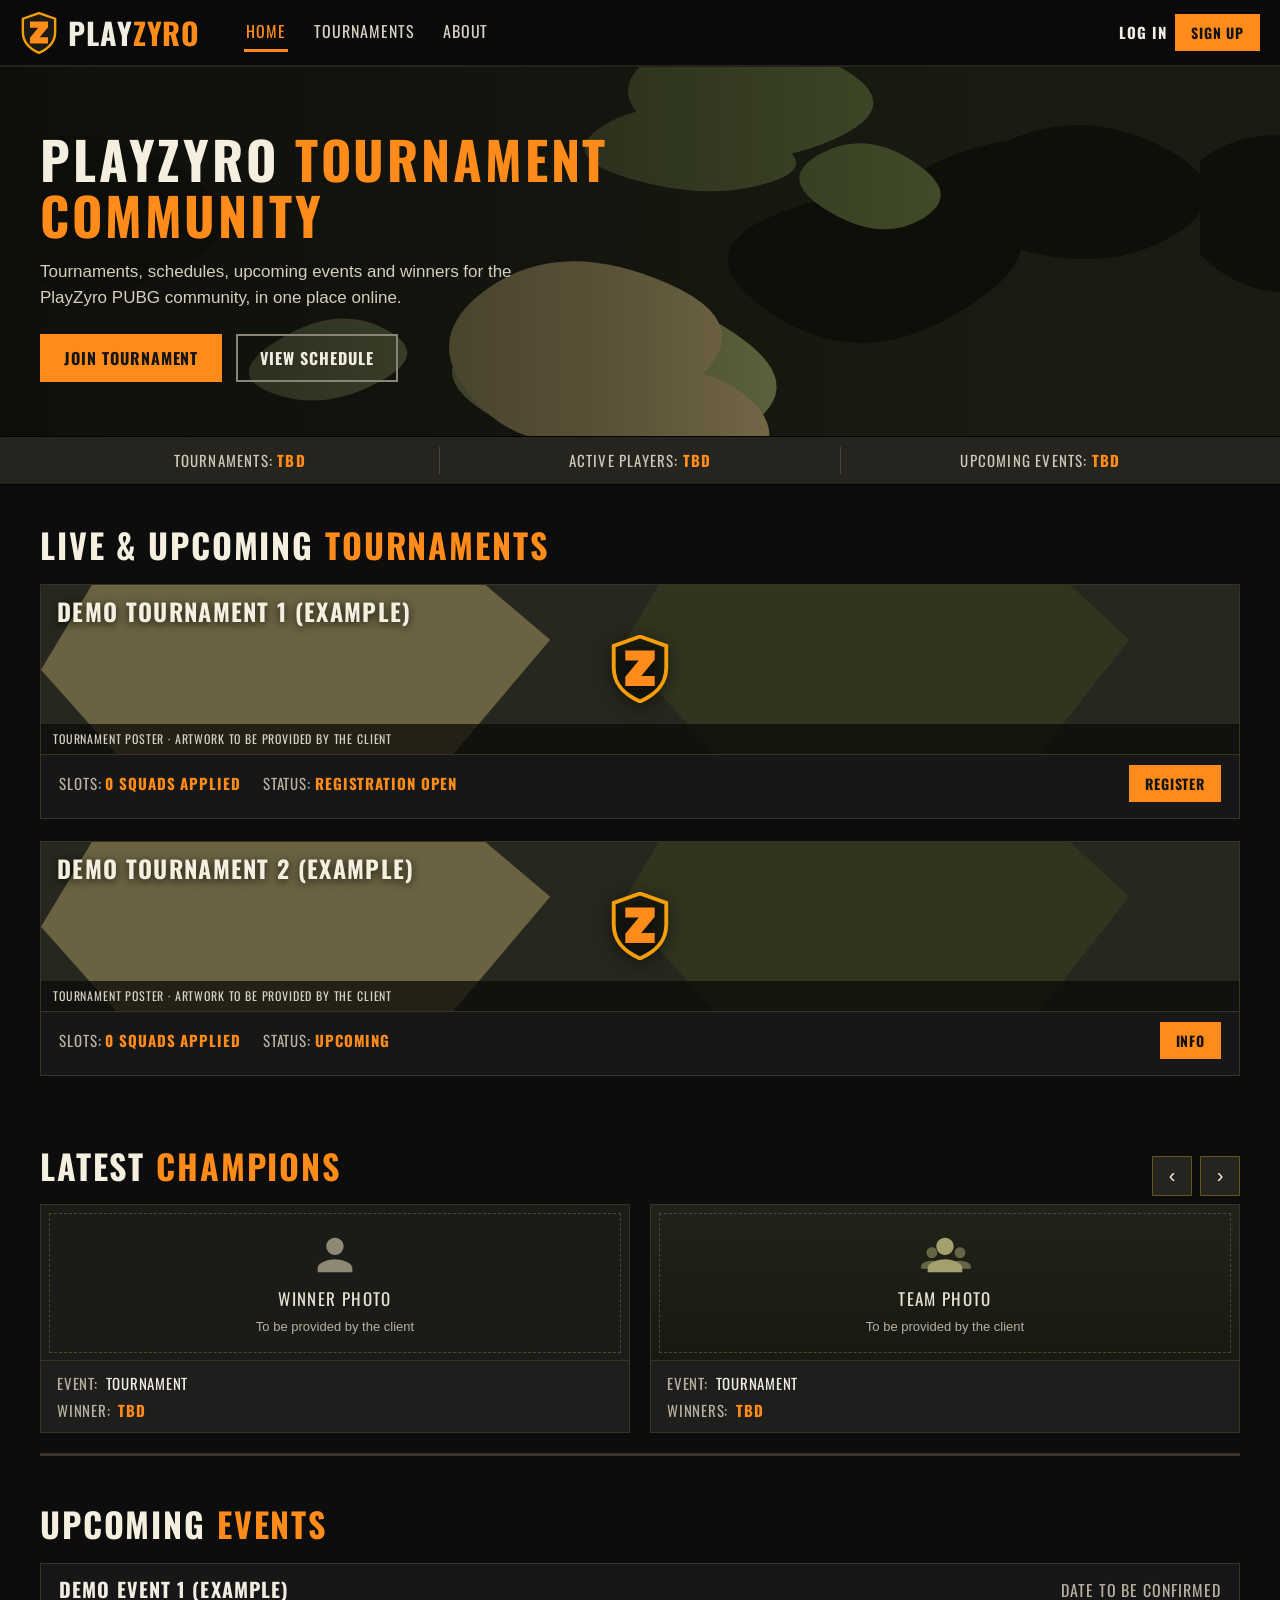
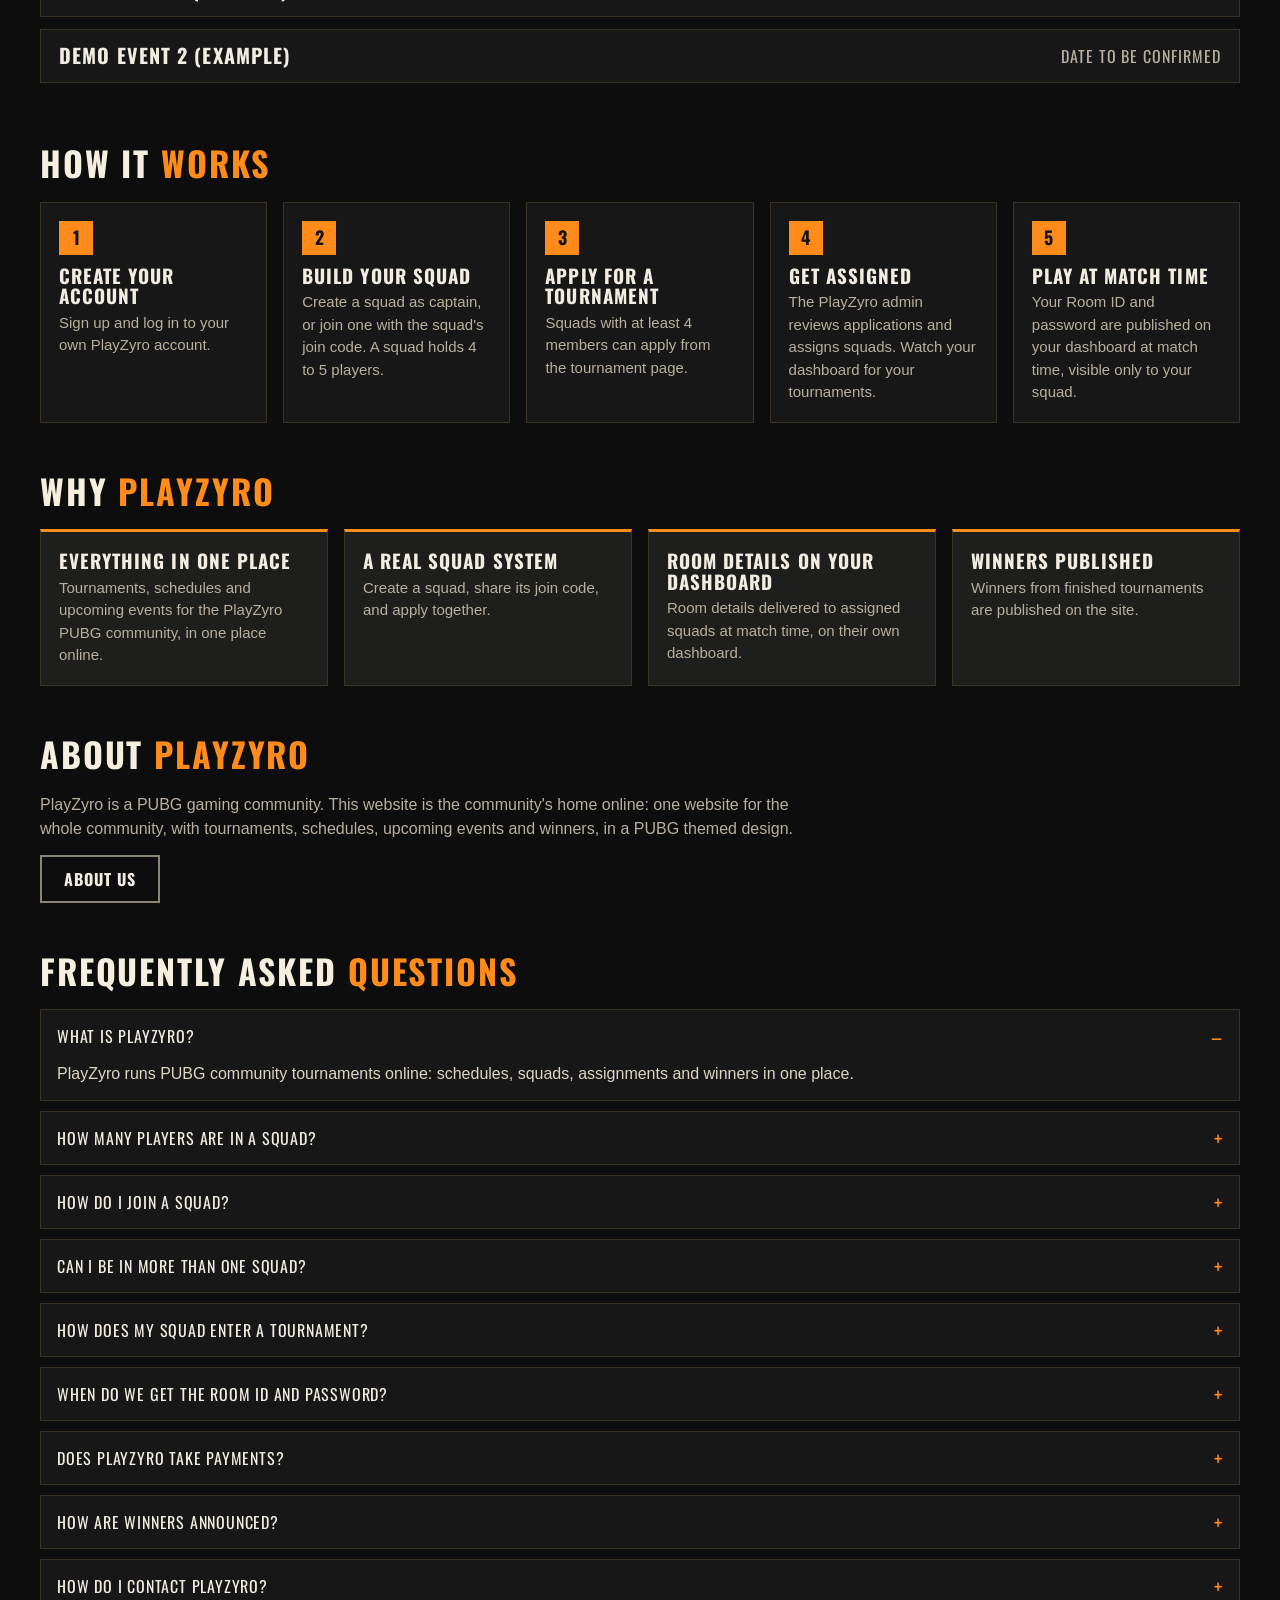
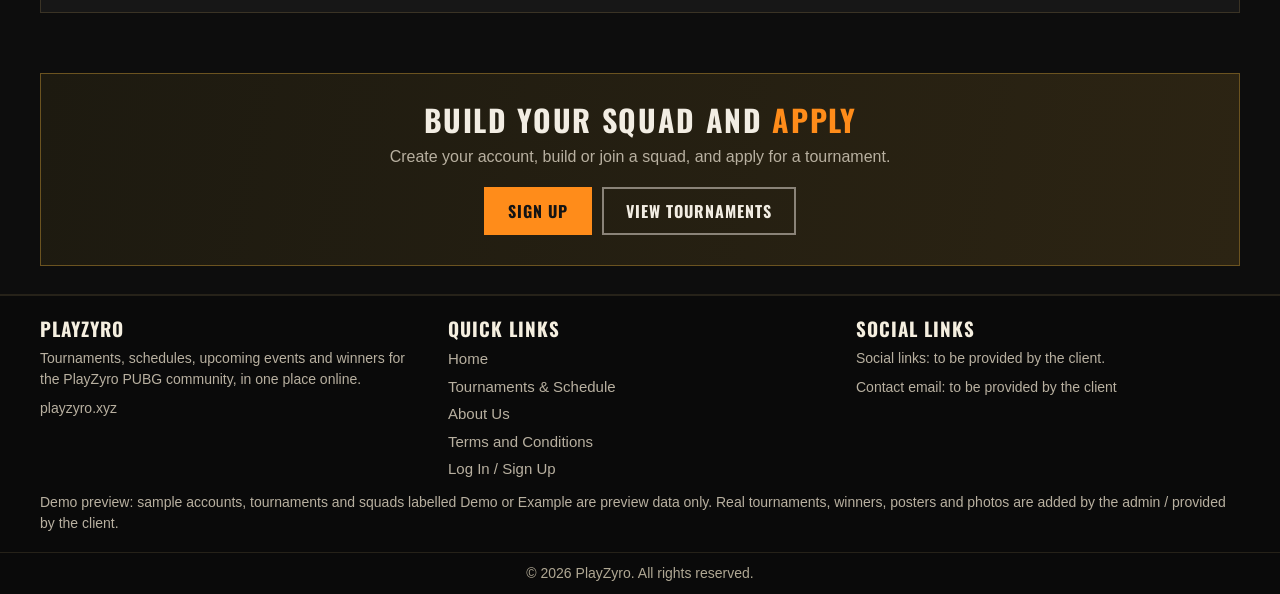
==== index.html @ 4195400c "V1 fix round (panel order, Chat 2 re-check on 20g): defined flat camo hero artwork charcoal+olive (V" ====
<!DOCTYPE html>
<html lang="en">
<head>
<meta charset="UTF-8">
<meta name="viewport" content="width=device-width, initial-scale=1.0">
<title>Home - PlayZyro</title>
<link rel="icon" href="data:image/svg+xml,%3Csvg xmlns='http://www.w3.org/2000/svg' viewBox='0 0 40 44'%3E%3Cpath d='M20 1 L37 7 V21 C37 33 29 39 20 43 C11 39 3 33 3 21 V7 Z' fill='%23111' stroke='%23f59e0b' stroke-width='3'/%3E%3Cpath d='M10.5 10 H29.5 V16 L20.8 26.5 H29.5 V33 H10.5 V27 L19.2 16.5 H10.5 Z' fill='%23ff8c1a'/%3E%3C/svg%3E">
<link rel="preconnect" href="https://fonts.googleapis.com"><link href="https://fonts.googleapis.com/css2?family=Oswald:wght@500;600;700&display=swap" rel="stylesheet">
<link rel="stylesheet" href="assets/css/style.css?v=2026-11-20h">
<script>window.PZ_VARIANT='v1';</script>
<script src="assets/js/app.js?v=2026-11-20h"></script>
</head>
<body>
<header class="site-head"><div class="head-in">
<a class="logo" href="index.html" aria-label="PlayZyro home">
<svg width="38" height="42" viewBox="0 0 40 44" role="img" aria-label="PlayZyro shield logo"><path d="M20 1 L37 7 V21 C37 33 29 39 20 43 C11 39 3 33 3 21 V7 Z" fill="#1c1a14" stroke="#f59e0b" stroke-width="2.5"/><path d="M10.5 10 H29.5 V16 L20.8 26.5 H29.5 V33 H10.5 V27 L19.2 16.5 H10.5 Z" fill="#ff8c1a"/></svg>
<span class="word">PLAY<b>ZYRO</b></span></a>
<button class="burger" id="burger" aria-label="Menu">&#9776;</button>
<nav class="main-nav" id="mainnav">
<a href="index.html" class="active">Home</a>
<a href="tournaments.html">Tournaments</a>
<a href="about.html">About</a>
<a href="dashboard.html" data-nav-dash>Dashboard</a>
<a href="admin.html" data-nav-admin>Admin Panel</a>
</nav>
<div class="head-actions">
<span class="user-chip" data-user-chip></span>
<span data-auth-btns><a class="login-link" href="auth.html">Log In</a> <a class="btn small" href="auth.html#signup">Sign Up</a></span>
</div></div></header>

<section class="hero"><div class="hero-in">
<h1>PlayZyro <span>Tournament Community</span></h1>
<p>Tournaments, schedules, upcoming events and winners for the PlayZyro PUBG community, in one place online.</p>
<div class="hero-btns"><a class="btn" href="auth.html">Join Tournament</a><a class="btn ghost" href="tournaments.html">View Schedule</a></div>
</div></section>
<div class="stats-strip"><div class="stats-in">
<div>Tournaments: <b>TBD</b></div><div>Active Players: <b>TBD</b></div><div>Upcoming Events: <b>TBD</b></div>
</div></div>
<main class="wrap">
<section class="block"><h2 class="sec-title">Live &amp; Upcoming <span>Tournaments</span></h2>
<div id="home-tournaments"></div>
</section>
<section class="block"><div class="slider-head"><h2 class="sec-title">Latest <span>Champions</span></h2>
<div class="slider-btns"><button id="ch-prev" aria-label="Previous champions">&#8249;</button><button id="ch-next" aria-label="Next champions">&#8250;</button></div></div>
<div class="slider" id="champ-slider">
<div class="champ-card"><div class="photo-frame"><svg class="pf-icon" viewBox="0 0 24 24" fill="currentColor" aria-hidden="true"><path d="M12 12c2.21 0 4-1.79 4-4s-1.79-4-4-4-4 1.79-4 4 1.79 4 4 4zm0 2c-2.67 0-8 1.34-8 4v2h16v-2c0-2.66-5.33-4-8-4z"/></svg><span class="pf-lab">Winner Photo</span><span class="pf-sub">To be provided by the client</span></div><div class="cmeta"><span class="cm-row"><span class="cm-lab">Event:</span><span class="cm-val plain">Tournament</span></span><span class="cm-row"><span class="cm-lab">Winner:</span><span class="cm-val">TBD</span></span></div></div>
<div class="champ-card"><div class="team-frame"><svg class="pf-icon" viewBox="0 0 24 24" fill="currentColor" aria-hidden="true"><path transform="translate(-1.5 6) scale(.62)" opacity=".55" d="M12 12c2.21 0 4-1.79 4-4s-1.79-4-4-4-4 1.79-4 4 1.79 4 4 4zm0 2c-2.67 0-8 1.34-8 4v2h16v-2c0-2.66-5.33-4-8-4z"/><path transform="translate(11.5 6) scale(.62)" opacity=".55" d="M12 12c2.21 0 4-1.79 4-4s-1.79-4-4-4-4 1.79-4 4 1.79 4 4 4zm0 2c-2.67 0-8 1.34-8 4v2h16v-2c0-2.66-5.33-4-8-4z"/><path d="M12 12c2.21 0 4-1.79 4-4s-1.79-4-4-4-4 1.79-4 4 1.79 4 4 4zm0 2c-2.67 0-8 1.34-8 4v2h16v-2c0-2.66-5.33-4-8-4z"/></svg><span class="pf-lab">Team Photo</span><span class="pf-sub">To be provided by the client</span></div><div class="cmeta"><span class="cm-row"><span class="cm-lab">Event:</span><span class="cm-val plain">Tournament</span></span><span class="cm-row"><span class="cm-lab">Winners:</span><span class="cm-val">TBD</span></span></div></div>
<div class="champ-card"><div class="photo-frame"><svg class="pf-icon" viewBox="0 0 24 24" fill="currentColor" aria-hidden="true"><path d="M12 12c2.21 0 4-1.79 4-4s-1.79-4-4-4-4 1.79-4 4 1.79 4 4 4zm0 2c-2.67 0-8 1.34-8 4v2h16v-2c0-2.66-5.33-4-8-4z"/></svg><span class="pf-lab">Winner Photo</span><span class="pf-sub">To be provided by the client</span></div><div class="cmeta"><span class="cm-row"><span class="cm-lab">Event:</span><span class="cm-val plain">Tournament</span></span><span class="cm-row"><span class="cm-lab">Winner:</span><span class="cm-val">TBD</span></span></div></div>
<div class="champ-card"><div class="team-frame"><svg class="pf-icon" viewBox="0 0 24 24" fill="currentColor" aria-hidden="true"><path transform="translate(-1.5 6) scale(.62)" opacity=".55" d="M12 12c2.21 0 4-1.79 4-4s-1.79-4-4-4-4 1.79-4 4 1.79 4 4 4zm0 2c-2.67 0-8 1.34-8 4v2h16v-2c0-2.66-5.33-4-8-4z"/><path transform="translate(11.5 6) scale(.62)" opacity=".55" d="M12 12c2.21 0 4-1.79 4-4s-1.79-4-4-4-4 1.79-4 4 1.79 4 4 4zm0 2c-2.67 0-8 1.34-8 4v2h16v-2c0-2.66-5.33-4-8-4z"/><path d="M12 12c2.21 0 4-1.79 4-4s-1.79-4-4-4-4 1.79-4 4 1.79 4 4 4zm0 2c-2.67 0-8 1.34-8 4v2h16v-2c0-2.66-5.33-4-8-4z"/></svg><span class="pf-lab">Team Photo</span><span class="pf-sub">To be provided by the client</span></div><div class="cmeta"><span class="cm-row"><span class="cm-lab">Event:</span><span class="cm-val plain">Tournament</span></span><span class="cm-row"><span class="cm-lab">Winners:</span><span class="cm-val">TBD</span></span></div></div>
</div></section>
<section class="block"><h2 class="sec-title">Upcoming <span>Events</span></h2><div id="home-events"></div></section>
<section class="block"><h2 class="sec-title">How It <span>Works</span></h2>
<div class="steps">
<div class="step"><span class="num">1</span><h3>Create Your Account</h3><p>Sign up and log in to your own PlayZyro account.</p></div>
<div class="step"><span class="num">2</span><h3>Build Your Squad</h3><p>Create a squad as captain, or join one with the squad's join code. A squad holds 4 to 5 players.</p></div>
<div class="step"><span class="num">3</span><h3>Apply for a Tournament</h3><p>Squads with at least 4 members can apply from the tournament page.</p></div>
<div class="step"><span class="num">4</span><h3>Get Assigned</h3><p>The PlayZyro admin reviews applications and assigns squads. Watch your dashboard for your tournaments.</p></div>
<div class="step"><span class="num">5</span><h3>Play at Match Time</h3><p>Your Room ID and password are published on your dashboard at match time, visible only to your squad.</p></div>
</div></section>
<section class="block"><h2 class="sec-title">Why <span>PlayZyro</span></h2>
<div class="why-grid">
<div class="why-card"><h3>Everything in One Place</h3><p>Tournaments, schedules and upcoming events for the PlayZyro PUBG community, in one place online.</p></div>
<div class="why-card"><h3>A Real Squad System</h3><p>Create a squad, share its join code, and apply together.</p></div>
<div class="why-card"><h3>Room Details on Your Dashboard</h3><p>Room details delivered to assigned squads at match time, on their own dashboard.</p></div>
<div class="why-card"><h3>Winners Published</h3><p>Winners from finished tournaments are published on the site.</p></div>
</div></section>
<section class="block"><h2 class="sec-title">About <span>PlayZyro</span></h2>
<p style="color:var(--muted);max-width:760px">PlayZyro is a PUBG gaming community. This website is the community's home online: one website for the whole community, with tournaments, schedules, upcoming events and winners, in a PUBG themed design.</p>
<p style="margin-top:14px"><a class="btn ghost" href="about.html">About Us</a></p></section>
<section class="block"><h2 class="sec-title">Frequently Asked <span>Questions</span></h2>
<div class="faq-item"><button class="faq-q" type="button">What is PlayZyro?<span class="faq-sign" aria-hidden="true"></span></button><div class="faq-a">PlayZyro runs PUBG community tournaments online: schedules, squads, assignments and winners in one place.</div></div>
<div class="faq-item"><button class="faq-q" type="button">How many players are in a squad?<span class="faq-sign" aria-hidden="true"></span></button><div class="faq-a">A squad holds 4 to 5 players. The captain creates the squad and shares its join code.</div></div>
<div class="faq-item"><button class="faq-q" type="button">How do I join a squad?<span class="faq-sign" aria-hidden="true"></span></button><div class="faq-a">Ask the captain for the squad's join code, then use Join a Squad while logged in.</div></div>
<div class="faq-item"><button class="faq-q" type="button">Can I be in more than one squad?<span class="faq-sign" aria-hidden="true"></span></button><div class="faq-a">Each player has one active squad.</div></div>
<div class="faq-item"><button class="faq-q" type="button">How does my squad enter a tournament?<span class="faq-sign" aria-hidden="true"></span></button><div class="faq-a">A squad with at least 4 members applies from the tournament page. The admin assigns squads, and assigned squads see the tournament on their dashboard.</div></div>
<div class="faq-item"><button class="faq-q" type="button">When do we get the Room ID and password?<span class="faq-sign" aria-hidden="true"></span></button><div class="faq-a">The admin publishes them at match time. They appear on the dashboard of assigned squad members only.</div></div>
<div class="faq-item"><button class="faq-q" type="button">Does PlayZyro take payments?<span class="faq-sign" aria-hidden="true"></span></button><div class="faq-a">No. PlayZyro does not take payments, deposits or withdrawals on this site.</div></div>
<div class="faq-item"><button class="faq-q" type="button">How are winners announced?<span class="faq-sign" aria-hidden="true"></span></button><div class="faq-a">Winners from finished tournaments are published in the winners section on this site.</div></div>
<div class="faq-item"><button class="faq-q" type="button">How do I contact PlayZyro?<span class="faq-sign" aria-hidden="true"></span></button><div class="faq-a">Contact email: to be provided by the client.</div></div>
</section>
<section class="cta-band"><h2>Build Your Squad and <span style="color:var(--orange)">Apply</span></h2>
<p>Create your account, build or join a squad, and apply for a tournament.</p>
<a class="btn" href="auth.html#signup">Sign Up</a><a class="btn ghost" href="tournaments.html">View Tournaments</a></section>
</main>
<footer class="site"><div class="foot-in">
<div><h3>PlayZyro</h3><p>Tournaments, schedules, upcoming events and winners for the PlayZyro PUBG community, in one place online.</p><p style="margin-top:8px">playzyro.xyz</p></div>
<div><h3>Quick Links</h3><a href="index.html">Home</a><a href="tournaments.html">Tournaments &amp; Schedule</a><a href="about.html">About Us</a><a href="terms.html">Terms and Conditions</a><a href="auth.html">Log In / Sign Up</a></div>
<div><h3>Social Links</h3><p>Social links: to be provided by the client.</p><p style="margin-top:8px">Contact email: to be provided by the client</p></div>
</div>
<p class="demo-notice">Demo preview: sample accounts, tournaments and squads labelled Demo or Example are preview data only. Real tournaments, winners, posters and photos are added by the admin / provided by the client.</p>
<div class="foot-bottom">&copy; <span id="yr"></span> PlayZyro. All rights reserved.</div>
</footer>
<script>document.getElementById('yr').textContent=new Date().getFullYear();</script>
<script>
(function(){var u=window.PZ?PZ.session():null;
 document.querySelectorAll('[data-nav-dash]').forEach(function(e){e.style.display=u?'':'none';});
 document.querySelectorAll('[data-nav-admin]').forEach(function(e){e.style.display=(u&&u.role==='admin')?'':'none';});
 document.querySelectorAll('[data-auth-btns]').forEach(function(e){e.style.display=u?'none':'';});
 var b=document.getElementById('burger'),n=document.getElementById('mainnav');
 if(b&&n){
  var bd=document.createElement('div');bd.className='drawer-backdrop';document.body.appendChild(bd);
  var dh=document.createElement('div');dh.className='drawer-head';dh.innerHTML='<span class="drawer-title">Menu</span><button class="drawer-close" type="button" aria-label="Close menu">&times;</button>';n.insertBefore(dh,n.firstChild);
  var df=document.createElement('div');df.className='drawer-foot';
  df.innerHTML=u?'<span class="drawer-user">Signed in as <b>'+PZ.esc(u.username)+'</b></span><a class="btn ghost block" href="#" data-logout>Log Out</a>':'<a class="btn block" href="auth.html">Log In</a><a class="btn ghost block" href="auth.html#signup" style="margin-top:10px">Sign Up</a>';
  n.appendChild(df);
  var openD=function(){n.classList.add('open');bd.classList.add('show');};
  var closeD=function(){n.classList.remove('open');bd.classList.remove('show');};
  b.addEventListener('click',function(){n.classList.contains('open')?closeD():openD();});
  bd.addEventListener('click',closeD);
  dh.querySelector('.drawer-close').addEventListener('click',closeD);
  n.querySelectorAll('a').forEach(function(a){a.addEventListener('click',closeD);});
 }
})();
</script><script>
(function(){
 var box=document.getElementById('home-tournaments');
 var list=PZ.db.tournaments.slice(0,2);
 box.innerHTML=list.map(function(t,i){
  var applied=PZ.appliedSquadIds(t.id).length;
  var slots=t.slots?PZ.esc(t.slots):(applied+' squad'+(applied===1?'':'s')+' applied');
  return '<article class="wide-card"><div class="poster-art"><h3 class="poster-title">'+PZ.esc(t.name)+'</h3><svg class="art-emblem" viewBox="0 0 40 44" aria-hidden="true"><path d="M20 1 L37 7 V21 C37 33 29 39 20 43 C11 39 3 33 3 21 V7 Z" fill="rgba(16,16,12,.55)" stroke="#f59e0b" stroke-width="2.5"/><path d="M10.5 10 H29.5 V16 L20.8 26.5 H29.5 V33 H10.5 V27 L19.2 16.5 H10.5 Z" fill="#ff8c1a"/></svg><span class="art-cap">Tournament Poster · Artwork to be provided by the client</span></div>'+
  '<div class="wide-meta"><span>Slots: <b>'+slots+'</b></span><span>Status: <b>'+PZ.esc(t.status)+'</b></span><span class="sp"></span>'+
  '<a class="btn small" href="tournament.html?id='+t.id+'">'+(t.status==='Registration Open'?'Register':'Info')+'</a></div></article>';
 }).join('') || '<div class="empty">No tournaments yet. Tournaments added by the admin will appear here.</div>';
 var ev=document.getElementById('home-events');
 ev.innerHTML=PZ.db.events.map(function(e){
  return '<div class="event-row"><h3>'+PZ.esc(e.title)+'</h3><span class="dt">'+PZ.esc(e.dateText||'Date to be confirmed')+'</span></div>';
 }).join('') || '<div class="empty">No upcoming events yet. Events added by the admin will appear here.</div>';
 var s=document.getElementById('champ-slider');
 function step(){var c=s.querySelector('.champ-card');return c?c.offsetWidth+20:340;}
 document.getElementById('ch-prev').addEventListener('click',function(){s.scrollBy({left:-step()});});
 document.getElementById('ch-next').addEventListener('click',function(){s.scrollBy({left:step()});});
})();
</script><script>
(function(){document.querySelectorAll('.faq-item').forEach(function(it,i){var q=it.querySelector('.faq-q');if(!q)return;if(i>0)it.classList.add('closed');q.addEventListener('click',function(){it.classList.toggle('closed');});});})();
</script></body></html>
---- assets/css/style.css ----
/* PlayZyro V1 - Erangel Dark Ops: charcoal + amber, hard corners, stencil headings */
:root{
  --bg:#0d0d0d; --bg2:#131313; --panel:#171717; --panel2:#1e1e1c; --line:#3a3325; --line2:#6b5320;
  --amber:#f59e0b; --orange:#ff8c1a; --orange2:#ff7a00; --text:#f2ede3; --muted:#b8b0a0; --dim:#8a8378;
  --green:#7ac74f; --red:#e05252; --dim2:#b0a894;
  --head:'Oswald','Arial Narrow','Franklin Gothic Medium',Impact,sans-serif;
  --body:'Segoe UI',Arial,Helvetica,sans-serif;
}
*{box-sizing:border-box;margin:0;padding:0}
html{scroll-behavior:auto}
body{background:var(--bg);color:var(--text);font-family:var(--body);font-size:16px;line-height:1.5}
a{color:var(--amber);text-decoration:none}
a:hover{text-decoration:underline}
h1,h2,h3,h4,.hd{font-family:var(--head);text-transform:uppercase;letter-spacing:.055em;font-weight:700;line-height:1.08}
.wrap{max-width:1240px;margin:0 auto;padding:0 20px}
.btn{display:inline-block;background:var(--orange);color:#141414;font-family:var(--head);text-transform:uppercase;letter-spacing:.06em;font-weight:700;border:2px solid var(--orange);padding:10px 22px;cursor:pointer;font-size:16px;text-align:center}
.btn:hover{background:var(--amber);text-decoration:none}
.btn.ghost{background:transparent;color:var(--text);border-color:#8a8378}
.btn.ghost:hover{border-color:var(--amber);color:var(--amber)}
.btn.small{padding:6px 14px;font-size:14px}
.btn.block{display:block;width:100%}
input,select,textarea{width:100%;background:#101010;border:1px solid #4a4436;color:var(--text);padding:11px 12px;font-family:var(--body);font-size:15px}
input:focus,select:focus{outline:2px solid var(--amber);border-color:var(--amber)}
label{display:block;font-family:var(--head);text-transform:uppercase;letter-spacing:.07em;font-size:13px;color:var(--muted);margin:14px 0 6px}
.msg{padding:10px 14px;border:1px solid var(--line2);background:#221c10;color:var(--text);margin:12px 0;font-size:15px}
.msg.err{border-color:var(--red);background:#2a1414}
.msg.ok{border-color:var(--green);background:#17240f}
/* Header */
.site-head{background:#0a0a0a;border-bottom:2px solid #262219;position:relative;z-index:60}
.head-in{display:flex;align-items:center;gap:26px;max-width:1340px;margin:0 auto;padding:10px 20px}
.logo{display:flex;align-items:center;gap:10px;color:var(--text)}
.logo:hover{text-decoration:none}
.logo svg{flex:none}
.logo .word{font-family:var(--head);font-size:30px;font-weight:700;letter-spacing:.03em;color:var(--text)}
.logo .word b{color:var(--orange);font-weight:700}
.main-nav{display:flex;gap:24px;margin-left:18px;flex:1;flex-wrap:wrap}
.main-nav a{color:#d8d2c4;font-family:var(--head);text-transform:uppercase;letter-spacing:.06em;font-size:16px;padding:6px 2px}
.main-nav a.active{color:var(--orange);border-bottom:3px solid var(--orange)}
.main-nav a:hover{color:var(--amber);text-decoration:none}
.head-actions{display:flex;align-items:center;gap:12px}
.user-chip{font-family:var(--head);text-transform:uppercase;letter-spacing:.05em;color:var(--muted);font-size:15px;white-space:nowrap;display:inline-flex;align-items:center;gap:9px}
.user-chip:empty{display:none}
.avatar{display:inline-flex;align-items:center;justify-content:center;width:32px;height:32px;border-radius:50%;background:#3a3527;border:2px solid var(--line2);color:#efe6cf;font-family:var(--head);font-size:15px;font-weight:700;flex:none}
.chip-col{display:inline-flex;flex-direction:column;line-height:1.1;text-align:left}
.chip-role{font-size:10px;color:var(--dim);letter-spacing:.09em}
.chip-name{font-size:15px;color:var(--text)}
.login-link{font-family:var(--head);text-transform:uppercase;letter-spacing:.06em;font-weight:700;font-size:15px;color:var(--text);padding:6px 4px}
.login-link:hover{color:var(--amber);text-decoration:none}
.burger{display:none;background:none;border:2px solid var(--line2);color:var(--text);font-size:20px;padding:4px 12px;cursor:pointer}
/* Hero */
.hero{position:relative;padding:64px 0 54px;overflow:hidden;background:#14150f}
.hero::before{content:"";position:absolute;inset:0;background:url("data:image/svg+xml,%3Csvg xmlns='http://www.w3.org/2000/svg' width='900' height='500' viewBox='0 0 900 500'%3E%3Crect width='900' height='500' fill='%2322231b'/%3E%3Cpolygon points='0,0 230,0 285,55 215,125 55,115 0,65' fill='%233a3d27'/%3E%3Cpolygon points='320,0 545,0 585,65 480,130 345,105 295,45' fill='%2357503a'/%3E%3Cpolygon points='640,0 900,0 900,95 755,125 655,75 615,25' fill='%232b2e1e'/%3E%3Cpolygon points='130,55 265,35 305,90 235,145 130,125 95,90' fill='%2317180f'/%3E%3Cpolygon points='45,185 245,155 330,215 265,300 85,295 10,240' fill='%236b6242'/%3E%3Cpolygon points='430,175 630,150 715,225 650,305 455,295 395,230' fill='%2331351f'/%3E%3Cpolygon points='770,185 900,165 900,330 795,335 725,260' fill='%23494230'/%3E%3Cpolygon points='480,60 580,45 620,95 555,140 465,115 445,85' fill='%2323241a'/%3E%3Cpolygon points='0,365 185,335 265,405 205,500 0,500' fill='%232a2c1c'/%3E%3Cpolygon points='335,365 545,345 625,415 560,500 350,500 290,430' fill='%235c543a'/%3E%3Cpolygon points='685,385 900,360 900,500 705,500 645,440' fill='%231e1f16'/%3E%3Cpolygon points='120,300 230,285 270,330 200,375 110,355 85,325' fill='%233f4430'/%3E%3C/svg%3E") right center/cover no-repeat right center/cover no-repeat}
.hero::after{content:"";position:absolute;inset:0;background:linear-gradient(90deg,rgba(13,13,11,.85) 0%,rgba(13,13,11,.5) 46%,rgba(13,13,11,.08) 78%)}
.hero-in{position:relative;z-index:2;max-width:1240px;margin:0 auto;padding:0 20px}
.hero h1{font-size:52px;max-width:640px;color:#f5efe0}
.hero h1 span{color:var(--orange)}
.hero p{max-width:520px;color:#d6cfbd;margin:16px 0 24px;font-size:17px}
.hero-btns{display:flex;gap:14px;flex-wrap:wrap}
.stats-strip{background:#26241e;border-top:1px solid #000;border-bottom:1px solid #000}
.stats-in{max-width:1240px;margin:0 auto;padding:10px 20px;display:flex;gap:0;flex-wrap:wrap}
.stats-in div{flex:1;text-align:center;font-family:var(--head);text-transform:uppercase;letter-spacing:.08em;font-size:15px;color:#cfc8b8;padding:2px 8px;border-right:1px solid #4a463c;min-width:170px}
.stats-in div:last-child{border-right:0}
.stats-in b{color:var(--orange);font-weight:700}
/* Sections */
section.block{padding:42px 0 8px}
.sec-title{font-size:34px;margin-bottom:20px;color:#f5efe0}
.sec-title span{color:var(--orange)}
.poster-title{position:absolute;top:14px;left:16px;z-index:2;font-size:24px;color:#f5efe0;text-shadow:0 2px 8px rgba(0,0,0,.75);text-align:left;max-width:calc(100% - 32px)}
/* Wide tournament cards (home) */
.wide-card{background:var(--panel);border:1px solid var(--line);margin-bottom:22px}
.wide-card .poster-art{min-height:170px;border:0;border-bottom:1px solid var(--line)}
.wide-meta{display:flex;align-items:center;gap:22px;padding:10px 18px 16px;flex-wrap:wrap;font-family:var(--head);text-transform:uppercase;letter-spacing:.06em;font-size:15px;color:var(--muted)}
.wide-meta b{color:var(--orange);font-weight:700}
.wide-meta .sp{flex:1}
/* Champions slider */
.slider-head{display:flex;align-items:center;justify-content:space-between}
.slider-btns{display:flex;gap:8px}
.slider-btns button{background:#26241e;color:var(--text);border:1px solid var(--line2);width:40px;height:40px;font-size:20px;cursor:pointer}
.slider-btns button:hover{border-color:var(--amber);color:var(--amber)}
.slider{display:flex;gap:20px;overflow-x:auto;padding-bottom:10px;scrollbar-width:thin}
.champ-card{background:var(--panel2);border:1px solid var(--line);flex:0 0 calc(50% - 10px);min-width:0}
.champ-card .photo-frame,.champ-card .team-frame{border:0;border-bottom:1px solid var(--line);min-height:190px}
.champ-card .cmeta{padding:12px 16px;font-family:var(--head);text-transform:uppercase;letter-spacing:.05em;font-size:15px;color:var(--muted)}
.champ-card .cmeta b{color:var(--orange)}
/* Events */
.event-row{display:flex;gap:18px;align-items:center;background:var(--panel);border:1px solid var(--line);padding:14px 18px;margin-bottom:12px;flex-wrap:wrap}
.event-row h3{font-size:20px}
.event-row .dt{color:var(--muted);font-family:var(--head);text-transform:uppercase;letter-spacing:.06em}
/* Page head */
.page-head{padding:44px 0 26px;background:linear-gradient(100deg,#191b15,#22241c 60%,#141410);border-bottom:1px solid #000;position:relative;overflow:hidden}
.page-head::before{content:"";position:absolute;inset:0;opacity:.5;background:url("data:image/svg+xml,%3Csvg xmlns='http://www.w3.org/2000/svg' width='900' height='500' viewBox='0 0 900 500'%3E%3Crect width='900' height='500' fill='%2322231b'/%3E%3Cpolygon points='0,0 230,0 285,55 215,125 55,115 0,65' fill='%233a3d27'/%3E%3Cpolygon points='320,0 545,0 585,65 480,130 345,105 295,45' fill='%2357503a'/%3E%3Cpolygon points='640,0 900,0 900,95 755,125 655,75 615,25' fill='%232b2e1e'/%3E%3Cpolygon points='130,55 265,35 305,90 235,145 130,125 95,90' fill='%2317180f'/%3E%3Cpolygon points='45,185 245,155 330,215 265,300 85,295 10,240' fill='%236b6242'/%3E%3Cpolygon points='430,175 630,150 715,225 650,305 455,295 395,230' fill='%2331351f'/%3E%3Cpolygon points='770,185 900,165 900,330 795,335 725,260' fill='%23494230'/%3E%3Cpolygon points='480,60 580,45 620,95 555,140 465,115 445,85' fill='%2323241a'/%3E%3Cpolygon points='0,365 185,335 265,405 205,500 0,500' fill='%232a2c1c'/%3E%3Cpolygon points='335,365 545,345 625,415 560,500 350,500 290,430' fill='%235c543a'/%3E%3Cpolygon points='685,385 900,360 900,500 705,500 645,440' fill='%231e1f16'/%3E%3Cpolygon points='120,300 230,285 270,330 200,375 110,355 85,325' fill='%233f4430'/%3E%3C/svg%3E") right center/cover no-repeat right center/cover no-repeat}
.page-head .wrap{position:relative;z-index:1}
.page-head h1{font-size:50px;color:var(--orange)}
.page-head p{color:#d6cfbd;margin-top:8px;font-size:17px}
/* Filters */
.filters{display:flex;gap:12px;flex-wrap:wrap;align-items:center;margin:26px 0 20px}
.tabs{display:flex;gap:0;flex-wrap:wrap}
.tabs button{background:#1c1c1a;color:var(--text);border:1px solid #4a4436;border-left:0;padding:9px 18px;font-family:var(--head);text-transform:uppercase;letter-spacing:.06em;font-size:15px;cursor:pointer}
.tabs button:first-child{border-left:1px solid #4a4436}
.tabs button.active{background:#2c2413;color:var(--orange);border-bottom:3px solid var(--orange)}
.filters .search{max-width:280px;margin-left:auto}
.filters .mode-sel{width:auto;min-width:180px}
/* Tournament cards grid */
.tgrid{display:grid;grid-template-columns:repeat(3,1fr);gap:22px}
.tcard{background:var(--panel);border:3px solid #7a5a1c;padding:18px;position:relative}
.tcard::before,.tcard::after,.tcard .fc::before,.tcard .fc::after{content:"";position:absolute;width:34px;height:34px;background:linear-gradient(145deg,#b57f1d,#7c5410);z-index:2;pointer-events:none}
.tcard::before{top:-3px;left:-3px;clip-path:polygon(0 0,46% 0,16% 16%,0 46%)}
.tcard .fc::before{top:-3px;right:-3px;clip-path:polygon(54% 0,100% 0,100% 46%,84% 16%)}
.tcard .fc::after{bottom:-3px;left:-3px;clip-path:polygon(0 54%,16% 84%,46% 100%,0 100%)}
.tcard::after{bottom:-3px;right:-3px;clip-path:polygon(84% 84%,100% 54%,100% 100%,54% 100%)}
.tcard h3{font-size:22px;min-height:56px}
.tcard .row{display:flex;gap:12px;margin:8px 0;font-size:14px;flex-wrap:wrap}
.tcard .row div{flex:1 1 28%;min-width:0;overflow-wrap:break-word}
.tcard .meta-line{display:flex;gap:12px;align-items:baseline;margin:6px 0}
.tcard .meta-line .lab{font-family:var(--head);text-transform:uppercase;font-size:12px;color:var(--dim);letter-spacing:.07em;min-width:82px;flex:none}
.tcard .meta-line .val{font-family:var(--head);text-transform:uppercase;font-size:16px;color:var(--text)}
.tcard .meta-line .val.amber{color:var(--orange)}
.tcard .meta-line .val.green{color:var(--green)}
.tcard .lab{font-family:var(--head);text-transform:uppercase;font-size:12px;color:var(--dim);letter-spacing:.07em}
.tcard .val{font-family:var(--head);text-transform:uppercase;font-size:16px;color:var(--text)}
.tcard .val.amber{color:var(--orange)}
.tcard .val.green{color:var(--green)}
.tcard .poster-art{min-height:118px;margin:-18px -18px 14px;border:0;border-bottom:1px solid var(--line)}
.layout-side{display:grid;grid-template-columns:1fr 300px;gap:26px;align-items:start}
.layout-side>*{min-width:0}
.side-box h3{color:var(--orange);font-size:21px;margin-bottom:14px}
.side-box .photo-frame,.side-box .team-frame{margin-bottom:8px}
.side-box .cap{text-align:center;font-family:var(--head);text-transform:uppercase;color:var(--muted);margin-bottom:20px;font-size:15px}
/* Tables */
.tbl-wrap{overflow-x:auto;border:1px solid var(--line)}
table{width:100%;border-collapse:collapse;min-width:640px;background:var(--panel)}
th{font-family:var(--head);text-transform:uppercase;letter-spacing:.06em;font-size:14px;color:#e8e2d2;background:#2c2a24;text-align:left;padding:11px 14px}
td{padding:11px 14px;border-top:1px solid #2c2a24;font-size:15px;color:#ddd6c6;vertical-align:top}
tr:nth-child(even) td{background:#1a1a18}
.status{font-family:var(--head);text-transform:uppercase;letter-spacing:.05em}
.status.open{color:var(--orange)} .status.up{color:var(--orange)}
/* Auth */
.auth-grid{display:grid;grid-template-columns:1fr 1fr;gap:44px;padding:44px 0}
.auth-left h2{color:#a49c88;font-size:24px;margin-bottom:12px}
.auth-left .poster-art{margin-bottom:22px}
.auth-frame{position:relative;border:2px solid #55503f;padding:26px 22px 4px;margin-top:14px}
.auth-frame::before,.auth-frame::after{content:"";position:absolute;width:20px;height:20px;border:3px solid #a49c88}
.auth-frame::before{top:-3px;left:-3px;border-right:0;border-bottom:0}
.auth-frame::after{bottom:-3px;right:-3px;border-left:0;border-top:0}
.auth-frame .frame-label{position:absolute;top:-13px;left:20px;background:var(--bg);padding:0 10px;font-family:var(--head);text-transform:uppercase;letter-spacing:.07em;font-size:21px;color:#a49c88}
.auth-frame .hz-edge{position:absolute;top:14px;bottom:14px;right:5px;width:9px;background:repeating-linear-gradient(45deg,var(--orange) 0 7px,#141414 7px 14px);opacity:.85}
.forgot{text-align:right;margin-top:8px;font-size:14px}
.forgot a{color:var(--muted)}
.forgot a:hover{color:var(--amber)}
.auth-two{display:grid;grid-template-columns:1fr 1fr;gap:22px}
.auth-card{background:#1d1d1b;border:2px solid #3d382b;padding:28px;position:relative}
.auth-card::before,.auth-card::after{content:"";position:absolute;width:22px;height:22px;border:4px solid var(--orange)}
.auth-card::before{top:-4px;left:-4px;border-right:0;border-bottom:0}
.auth-card::after{bottom:-4px;right:-4px;border-left:0;border-top:0}
.auth-split{display:grid;grid-template-columns:1fr 1fr;gap:28px}
.auth-split>div+div{border-left:1px solid #3d382b;padding-left:28px}
.auth-card h2{font-size:32px;text-align:center;margin-bottom:8px}
.demo-box{border:1px dashed var(--line2);padding:12px 16px;color:var(--muted);font-size:14px;margin-top:22px;background:#191712}
.demo-box b{color:var(--amber)}
/* Dashboard */
.dash-grid{display:grid;grid-template-columns:1fr 1fr 1fr;gap:22px;padding:34px 0}
.dpanel{background:var(--panel);border:1px solid var(--line);padding:22px}
.dpanel h2{font-size:27px;margin-bottom:16px}
.kv{display:flex;gap:14px;margin:9px 0;font-size:16px}
.kv .k{font-family:var(--head);text-transform:uppercase;color:var(--dim);letter-spacing:.06em;min-width:96px;font-size:14px;padding-top:2px}
.kv .v{font-weight:600}
.kv.code-row{flex-wrap:wrap}
.kv .v.nowrap{white-space:nowrap}
.member-list{list-style:none;margin:10px 0}
.member-list li{display:flex;gap:14px;padding:7px 0;border-bottom:1px solid #26241e;font-size:16px}
.member-list .role{font-family:var(--head);text-transform:uppercase;color:var(--dim);min-width:96px;font-size:14px;padding-top:2px}
.hazard{border:2px solid var(--orange);padding:0;overflow:hidden}
.hazard .hz{height:16px;background:repeating-linear-gradient(45deg,var(--orange) 0 16px,#111 16px 32px)}
.hazard .hz-body{padding:18px}
.hazard h3{font-size:23px;text-align:center;border-bottom:1px solid #3d382b;padding-bottom:10px;margin-bottom:12px}
.room-line{display:flex;justify-content:space-between;gap:12px;font-size:17px;margin:8px 0;flex-wrap:wrap}
.room-line .rl{font-family:var(--head);text-transform:uppercase;color:var(--dim);letter-spacing:.06em}
.room-line .rv{font-weight:700;color:#efe6cf}
.reveals{text-align:center;color:var(--muted);padding:8px 0 4px}
.reveals b{display:block;color:var(--amber);font-family:var(--head);text-transform:uppercase;font-size:19px;letter-spacing:.05em;margin-bottom:6px}
.mini-card{border:1px solid var(--line);margin-bottom:16px}
.mini-card .poster-art{min-height:100px;border:0}
.mini-card h3{font-size:19px;padding:10px 14px 14px}
.mini-card h3 span{color:var(--orange)}
/* Admin */
.admin-head{padding:30px 0 6px}
.admin-head .crumb{color:var(--orange);font-family:var(--head);text-transform:uppercase;font-size:14px;letter-spacing:.07em}
.admin-head h1{font-size:44px;color:#f3d9a4;text-shadow:0 0 22px rgba(245,158,11,.25)}
.admin-grid{display:grid;grid-template-columns:1fr 1fr;gap:22px;padding:22px 0}
.apanel{background:var(--panel);border:1px solid var(--line2);padding:20px}
.apanel h2{font-size:23px;margin-bottom:14px}
.apanel table{min-width:0}
.apanel .tbl-wrap{border:0}
.counts{font-family:var(--head);text-transform:uppercase;color:var(--muted);letter-spacing:.05em;margin-top:6px}
.counts b{color:var(--orange)}
.form-grid{display:grid;grid-template-columns:1fr 1fr;gap:0 16px}
.list-row{display:flex;gap:10px;align-items:center;border-bottom:1px solid #2c2a24;padding:9px 0;flex-wrap:wrap}
.list-row .grow{flex:1;min-width:140px}
.list-row select{width:auto;padding:7px 9px}
.icon-btn{background:#26241e;border:1px solid #4a4436;color:var(--text);padding:6px 12px;cursor:pointer;font-size:14px}
.icon-btn:hover{border-color:var(--amber)}
.icon-btn.danger:hover{border-color:var(--red);color:var(--red)}
.media-grid{display:grid;grid-template-columns:1fr 1fr;gap:14px}
.media-grid .poster-art,.media-grid .photo-frame,.media-grid .team-frame{min-height:104px}
.media-grid .pf-lab{font-size:15px}
/* Admin R1: header, panel placement, manager tables */
.admin-nav{align-items:center}
.admin-boxed{font-family:var(--head);text-transform:uppercase;letter-spacing:.06em;font-size:16px;color:var(--orange);border:2px solid var(--orange);padding:5px 14px;white-space:nowrap}
.hicon{background:none;border:0;color:#d8d2c4;cursor:pointer;padding:6px;display:inline-flex;align-items:center}
.hicon:hover{color:var(--amber)}
.admin-chip{text-transform:none;letter-spacing:0}
.admin-col{display:flex;flex-direction:column;gap:22px;min-width:0}
.admin-col .apanel{height:auto}
.apanel{scroll-margin-top:96px}
.tm-split{display:grid;grid-template-columns:1.15fr 1fr;gap:22px;align-items:start}
.tm-media .sub{font-family:var(--head);text-transform:uppercase;letter-spacing:.07em;font-size:13px;color:var(--muted);margin:2px 0 12px}
.group-bar{background:#2c2413;color:var(--orange);font-family:var(--head);text-transform:uppercase;letter-spacing:.07em;font-size:15px;padding:7px 12px;margin:10px 0 4px;border-left:4px solid var(--orange)}
.empty-line{color:var(--muted);font-size:14px;padding:6px 2px 10px}
.pill{font-family:var(--head);text-transform:uppercase;letter-spacing:.05em;font-size:13px;padding:5px 12px;border:1px solid #4a4436;background:#26241e;color:var(--text);cursor:pointer;white-space:nowrap}
.pill.open{border-color:var(--green);color:var(--green)}
.pill.up{border-color:var(--orange);color:var(--orange)}
.pill.done{border-color:#6b675c;color:#b8b0a0}
.icon-btn.ic{display:inline-flex;align-items:center;justify-content:center;padding:6px 8px}
.panel-head{display:flex;align-items:center;gap:14px;flex-wrap:wrap;margin-bottom:6px}
.panel-head h2{margin-bottom:0;flex:1}
.panel-search{width:auto;min-width:170px;max-width:230px;margin-left:auto;padding:8px 11px}
.pager{display:flex;gap:6px;justify-content:flex-end;align-items:center;margin-top:14px;flex-wrap:wrap}
.pg-btn{background:#26241e;border:1px solid #4a4436;color:var(--text);min-width:32px;height:32px;padding:0 8px;cursor:pointer;font-family:var(--head);font-size:14px}
.pg-btn:hover{border-color:var(--amber);color:var(--amber)}
.pg-btn.active{background:var(--orange);border-color:var(--orange);color:#141414;font-weight:700}
.pg-btn:disabled{opacity:.4;cursor:default}
.dot{display:inline-block;width:9px;height:9px;border-radius:50%;margin-right:8px;vertical-align:middle}
.dot.ok{background:var(--green)}
.dot.bad{background:var(--red)}
.status.susp{color:var(--red)}
td.acts{white-space:nowrap}
td.acts .icon-btn{margin-right:6px}
.inline-edit{padding:7px 9px;font-size:14px}
.tag{display:inline-block;background:#3a2f14;border:1px solid var(--line2);color:var(--amber);font-family:var(--head);text-transform:uppercase;letter-spacing:.06em;font-size:12px;padding:3px 10px}
@media(max-width:1000px){.tm-split{grid-template-columns:1fr}}
/* Content pages */
.content{max-width:860px;padding:40px 0}
.content h1{font-size:42px;color:var(--orange);margin-bottom:20px}
.content h2{font-size:24px;margin:26px 0 8px;color:#f5efe0}
.content p{color:#ddd6c6;margin-bottom:14px}
.gap-box{border:1px dashed var(--line2);background:#191712;padding:16px 18px;color:var(--muted);margin-top:22px}
/* Footer */
footer.site{background:#0a0a0a;border-top:2px solid #262219;margin-top:40px}
.foot-in{max-width:1240px;margin:0 auto;padding:22px 20px 6px;display:grid;grid-template-columns:1.3fr 1fr 1fr;gap:24px}
footer.site h3{font-size:19px;margin-bottom:10px;color:#f5efe0}
footer.site a{display:block;color:var(--muted);margin:5px 0;font-size:15px}
footer.site p{color:var(--muted);font-size:14px}
.foot-bottom{border-top:1px solid #262219;padding:10px 20px;text-align:center;color:var(--dim);font-size:14px}
.demo-notice{max-width:1240px;margin:0 auto;padding:0 20px 18px;color:var(--dim);font-size:13px}
/* Toast */
.pz-toast{position:fixed;left:50%;bottom:26px;transform:translateX(-50%) translateY(20px);background:#221c10;border:2px solid var(--amber);color:var(--text);padding:12px 22px;font-family:var(--head);text-transform:uppercase;letter-spacing:.05em;opacity:0;pointer-events:none;transition:opacity .25s,transform .25s;z-index:99;max-width:92vw;text-align:center}
.pz-toast.show{opacity:1;transform:translateX(-50%) translateY(0)}
.empty{border:1px dashed var(--line2);padding:20px;text-align:center;color:var(--muted)}
.empty .btn{margin:8px 4px 0}
/* Responsive */
@media(max-width:1000px){
  .tgrid{grid-template-columns:1fr 1fr}
  .layout-side{grid-template-columns:1fr}
  .dash-grid{grid-template-columns:1fr 1fr}
  .admin-grid{grid-template-columns:1fr}
  .auth-grid{grid-template-columns:1fr}
}
@media(max-width:760px){
  .hero h1{font-size:36px}
  .page-head h1{font-size:34px}
  .tgrid{grid-template-columns:1fr}
  .dash-grid{grid-template-columns:1fr}
  .auth-split{grid-template-columns:1fr}
  .auth-split>div+div{border-left:0;padding-left:0;border-top:1px solid #3d382b;padding-top:22px}
  .auth-two{grid-template-columns:1fr}
  .foot-in{grid-template-columns:1fr}
  .champ-card{flex-basis:84%}
  .form-grid{grid-template-columns:1fr}
  .filters .search{margin-left:0;max-width:100%}
}

/* ===== R2 (Snow phone check 2026-11-20): drawer, camo, treatments, stacked tables, page depth ===== */
/* Placeholder treatments - three distinct types, no X-cross boxes, no blob */
.poster-art{position:relative;overflow:hidden;border:1px solid #4c4636;min-height:150px;display:flex;align-items:center;justify-content:center;background:#26271e url("data:image/svg+xml,%3Csvg xmlns='http://www.w3.org/2000/svg' width='600' height='400' viewBox='0 0 600 400'%3E%3Crect width='600' height='400' fill='%2326271e'/%3E%3Cpolygon points='0,0 170,0 210,50 140,100 30,90 0,50' fill='%233a3d27'/%3E%3Cpolygon points='250,0 430,0 470,55 380,105 270,85 230,35' fill='%2357503a'/%3E%3Cpolygon points='480,0 600,0 600,80 510,100 460,50' fill='%232b2e1e'/%3E%3Cpolygon points='30,150 190,130 255,185 200,250 40,245 0,200' fill='%236b6242'/%3E%3Cpolygon points='320,140 480,125 545,185 490,255 340,245 290,190' fill='%2331351f'/%3E%3Cpolygon points='90,290 260,270 320,330 260,400 110,400 60,345' fill='%235c543a'/%3E%3Cpolygon points='400,300 600,280 600,400 430,400 370,345' fill='%2323241a'/%3E%3Cpolygon points='150,60 230,48 258,85 195,120 140,100 125,78' fill='%2317180f'/%3E%3C/svg%3E") center/cover no-repeat}
.poster-art.tall{min-height:215px}
.art-emblem{width:62px;height:68px;filter:drop-shadow(0 3px 9px rgba(0,0,0,.65))}
.mini-card .art-emblem{width:38px;height:42px}
.art-cap{position:absolute;left:0;right:0;bottom:0;background:rgba(10,10,8,.74);color:#d8d2c4;font-family:var(--head);text-transform:uppercase;letter-spacing:.07em;font-size:12px;padding:6px 12px;text-align:left}
.photo-frame{position:relative;background:#1b1b18;border:1px solid #55503f;outline:1px solid #37341f;outline-offset:-9px;min-height:150px;display:flex;flex-direction:column;align-items:center;justify-content:center;gap:5px;padding:24px 14px;text-align:center}
.team-frame{position:relative;background:linear-gradient(180deg,#212219,#181910);border:1px solid #5d5d36;outline:1px dashed #4a4a2c;outline-offset:-9px;min-height:150px;display:flex;flex-direction:column;align-items:center;justify-content:center;gap:5px;padding:24px 14px;text-align:center}
.pf-icon{width:52px;height:52px;color:#8f8875}
.team-frame .pf-icon{color:#a3a06e}
.pf-lab{font-family:var(--head);text-transform:uppercase;letter-spacing:.08em;font-size:17px;color:#e8e2d2}
.pf-sub{font-size:13px;color:var(--muted)}
.auth-two .photo-frame,.auth-two .team-frame{min-height:118px;padding:16px 10px}
.auth-two .pf-icon{width:38px;height:38px}
/* Champions meta: label fixed, value wraps as a unit */
.cm-row{display:flex;gap:8px;align-items:baseline;padding:2px 0}
.cm-lab{flex:none;color:var(--muted)}
.cm-val{color:var(--orange);font-weight:700;min-width:0;overflow-wrap:break-word}
.cm-val.plain{color:var(--text);font-weight:400}
/* Page-depth sections */
.steps{display:grid;grid-template-columns:repeat(auto-fit,minmax(185px,1fr));gap:16px}
.step{background:var(--panel);border:1px solid var(--line);padding:18px}
.step .num{display:inline-flex;align-items:center;justify-content:center;width:34px;height:34px;background:var(--orange);color:#141414;font-family:var(--head);font-weight:700;font-size:18px;margin-bottom:10px}
.step h3{font-size:19px;margin-bottom:6px}
.step p{color:var(--muted);font-size:15px}
.why-grid{display:grid;grid-template-columns:repeat(auto-fit,minmax(225px,1fr));gap:16px}
.why-card{background:var(--panel2);border:1px solid var(--line);border-top:3px solid var(--orange);padding:18px}
.why-card h3{font-size:19px;margin-bottom:6px}
.why-card p{color:var(--muted);font-size:15px}
.faq-item{border:1px solid var(--line);background:var(--panel);margin-bottom:10px}
.faq-q{width:100%;text-align:left;background:none;border:0;color:var(--text);font-family:var(--head);text-transform:uppercase;letter-spacing:.05em;font-size:16px;padding:14px 16px;cursor:pointer;display:flex;justify-content:space-between;align-items:center;gap:12px}
.faq-sign{flex:none;font-style:normal;color:var(--orange);font-size:20px;line-height:1}
.faq-sign::after{content:"\2013"}
.faq-item.closed .faq-sign::after{content:"+"}
.faq-a{padding:0 16px 14px;color:#ddd6c6}
.faq-item.closed .faq-a{display:none}
.cta-band{margin:42px 0 4px;background:linear-gradient(100deg,#1d1a10,#2c2413);border:1px solid var(--line2);padding:30px 26px;text-align:center}
.cta-band h2{font-size:30px;margin-bottom:8px}
.cta-band p{color:var(--muted);margin-bottom:18px}
.cta-band .btn{margin:0 5px}
.detail-sec{margin-top:26px;max-width:820px}
.detail-sec h2{font-size:26px;margin-bottom:12px}
.rules{list-style:none}
.rules li{padding:8px 0 8px 22px;border-bottom:1px solid #26241e;position:relative;color:#ddd6c6}
.rules li::before{content:"";position:absolute;left:0;top:15px;width:9px;height:9px;background:var(--orange)}
.scroll-hint{display:none}
/* Drawer (all widths: backdrop + hidden drawer chrome) */
.drawer-backdrop{position:fixed;inset:0;background:rgba(0,0,0,.55);opacity:0;pointer-events:none;transition:opacity .3s ease;z-index:55}
.drawer-backdrop.show{opacity:1;pointer-events:auto}
.drawer-head,.drawer-foot{display:none}
@media(max-width:820px){
  .head-in{flex-wrap:nowrap;gap:10px;padding:8px 14px}
  .logo .word{font-size:24px}
  .logo svg{width:31px;height:35px}
  .burger{display:block;order:3;margin-left:6px}
  .head-actions{order:2;margin-left:auto;display:flex;align-items:center}
  .head-actions [data-auth-btns]{display:none!important}
  .head-actions .hicon{display:none}
  .user-chip .chip-name{display:none}
  .admin-chip .chip-col{display:none}
  .main-nav{position:fixed;top:0;right:0;height:100dvh;width:min(320px,86vw);background:#0c0c0a;border-left:2px solid var(--line2);z-index:70;display:flex;flex-direction:column;flex-wrap:nowrap;gap:0;padding:0 0 18px;margin-left:0;transform:translateX(105%);visibility:hidden;transition:transform .35s ease,visibility 0s linear .35s;overflow-y:auto}
  .main-nav.open{transform:translateX(0);visibility:visible;transition:transform .35s ease,visibility 0s}
  .main-nav a{padding:12px 20px;font-size:17px;border-bottom:1px solid #211e15}
  .main-nav a.active{color:var(--orange);border-bottom:1px solid #211e15;box-shadow:inset 4px 0 0 var(--orange)}
  .admin-boxed{margin:14px 20px 4px;text-align:center}
  .drawer-head{display:flex;align-items:center;justify-content:space-between;padding:13px 20px;border-bottom:2px solid var(--line2)}
  .drawer-title{font-family:var(--head);text-transform:uppercase;letter-spacing:.07em;font-size:19px;color:var(--text)}
  .drawer-close{background:none;border:2px solid var(--line2);color:var(--text);font-size:20px;line-height:1;width:38px;height:38px;cursor:pointer}
  .drawer-foot{display:block;padding:16px 20px 4px;margin-top:auto}
  .drawer-user{display:block;color:var(--muted);margin-bottom:10px;font-size:15px}
  .drawer-user b{color:var(--text)}
  .stats-in{flex-wrap:nowrap;padding:10px 10px}
  .stats-in div{min-width:0;flex:1 1 0;font-size:13px;letter-spacing:.05em;padding:2px 5px;border-right:1px solid #4a463c}
  .stats-in div:last-child{border-right:0}
  .auth-left{order:2}
  .auth-grid{gap:26px;padding:30px 0}
}
@media(max-width:640px){
  /* Public tables become stacked label/value cards */
  .stack-wrap{border:0;overflow:visible;background:transparent}
  table.stack{min-width:0;background:transparent;border:0}
  table.stack thead{display:none}
  table.stack tbody tr{display:block;background:var(--panel);border:1px solid var(--line);margin-bottom:14px;padding:6px 14px}
  table.stack tbody td{display:flex;justify-content:space-between;align-items:baseline;gap:16px;border:0;border-bottom:1px solid #26241e;padding:9px 0;background:transparent!important;text-align:right}
  table.stack tbody tr td:last-child{border-bottom:0}
  table.stack td::before{content:attr(data-label);font-family:var(--head);text-transform:uppercase;letter-spacing:.06em;font-size:13px;color:var(--dim);text-align:left;flex:none;padding-top:2px}
  /* Admin tables: contained scroll, sticky first column, visible hint */
  .scroll-hint{display:block;color:var(--dim);font-size:13px;margin:0 0 8px;font-family:var(--head);text-transform:uppercase;letter-spacing:.06em}
  .apanel{min-width:0}
  .apanel .tbl-wrap{overflow-x:auto;max-width:100%}
  .apanel table{min-width:540px}
  .apanel th:first-child,.apanel td:first-child{position:sticky;left:0;z-index:1}
  .apanel th:first-child{background:#2c2a24}
  .apanel td:first-child{background:#20201d}
  .foot-in{gap:16px;padding-top:18px}
}

/* ===== UI/UX round (Snow-approved analysis, 2026-11-20) ===== */
/* V1-01: wider working column on very large screens */
@media(min-width:1500px){.wrap,.hero-in,.stats-in,.foot-in,.demo-notice{max-width:1380px}}
/* V1-03: footer follows content at a consistent distance */
footer.site{margin-top:28px}
.content{padding-bottom:12px}
.dash-grid{padding-bottom:12px}
/* V1-04: small label text one step brighter */
.kv .k,.tcard .lab,.tcard .meta-line .lab,.side-box .cap,.foot-bottom,.demo-notice,table.stack td::before{color:var(--dim2)}
label{letter-spacing:.09em}
/* V1-05: two-tone headings on Admin */
.admin-head h1{color:#f5efe0}
.admin-head h1 span{color:var(--orange)}
/* V1-06: footer columns even, on the container grid */
.foot-in{grid-template-columns:1fr 1fr 1fr}
/* V1-07: hero artwork reads on the right side */
.hero::after{background:linear-gradient(90deg,rgba(13,13,11,.88) 0%,rgba(13,13,11,.45) 48%,rgba(13,13,11,.02) 80%)}
/* V1-Landing-R1-03 fix (2026-11-20): defined flat camo artwork, charcoal + olive tones, strongest on the right */
.hero::before{background-image:url("data:image/svg+xml,%3Csvg%20xmlns%3D%27http%3A%2F%2Fwww.w3.org%2F2000%2Fsvg%27%20width%3D%271200%27%20height%3D%27600%27%20viewBox%3D%270%200%201200%20600%27%3E%3Crect%20width%3D%271200%27%20height%3D%27600%27%20fill%3D%27%231a1c11%27%2F%3E%3Cpath%20d%3D%27M722%2C335%20Q775%2C376%20731%2C418%20Q687%2C461%20643%2C422%20Q599%2C384%20633%2C339%20Q668%2C293%20722%2C335%20Z%27%20fill%3D%27%230e0f08%27%2F%3E%3Cpath%20d%3D%27M176%2C100%20Q276%2C155%20172%2C204%20Q69%2C253%205%2C192%20Q-59%2C131%209%2C87%20Q77%2C44%20176%2C100%20Z%27%20fill%3D%27%230e0f08%27%2F%3E%3Cpath%20d%3D%27M1157%2C77%20Q1247%2C121%201176%2C167%20Q1105%2C212%201000%2C177%20Q895%2C143%20981%2C88%20Q1068%2C34%201157%2C77%20Z%27%20fill%3D%27%230e0f08%27%2F%3E%3Cpath%20d%3D%27M985%2C141%20Q1066%2C179%20963%2C243%20Q860%2C308%20769%2C245%20Q677%2C181%20790%2C142%20Q904%2C102%20985%2C141%20Z%27%20fill%3D%27%230e0f08%27%2F%3E%3Cpath%20d%3D%27M1128%2C86%20Q1210%2C117%201121%2C146%20Q1033%2C175%20952%2C146%20Q872%2C117%20959%2C86%20Q1047%2C55%201128%2C86%20Z%27%20fill%3D%27%230e0f08%27%2F%3E%3Cpath%20d%3D%27M1164%2C475%20Q1250%2C517%201162%2C587%20Q1074%2C657%201009%2C591%20Q943%2C525%201010%2C479%20Q1078%2C433%201164%2C475%20Z%27%20fill%3D%27%2347512c%27%2F%3E%3Cpath%20d%3D%27M914%2C95%20Q963%2C127%20922%2C152%20Q881%2C176%20828%2C144%20Q775%2C112%20820%2C87%20Q865%2C62%20914%2C95%20Z%27%20fill%3D%27%2347512c%27%2F%3E%3Cpath%20d%3D%27M641%2C452%20Q722%2C490%20637%2C530%20Q551%2C569%20505%2C539%20Q459%2C509%20510%2C461%20Q560%2C414%20641%2C452%20Z%27%20fill%3D%27%2347512c%27%2F%3E%3Cpath%20d%3D%27M819%2C-10%20Q922%2C35%20830%2C74%20Q738%2C112%20667%2C70%20Q595%2C27%20656%2C-14%20Q716%2C-56%20819%2C-10%20Z%27%20fill%3D%27%2347512c%27%2F%3E%3Cpath%20d%3D%27M684%2C417%20Q763%2C444%20702%2C487%20Q641%2C531%20564%2C501%20Q486%2C471%20545%2C431%20Q605%2C390%20684%2C417%20Z%27%20fill%3D%27%2347512c%27%2F%3E%3Cpath%20d%3D%27M745%2C60%20Q832%2C95%20771%2C115%20Q710%2C135%20631%2C112%20Q553%2C89%20606%2C57%20Q659%2C25%20745%2C60%20Z%27%20fill%3D%27%2347512c%27%2F%3E%3Cpath%20d%3D%27M385%2C262%20Q433%2C287%20377%2C316%20Q322%2C345%20272%2C326%20Q222%2C307%20280%2C272%20Q338%2C237%20385%2C262%20Z%27%20fill%3D%27%2379824f%27%2F%3E%3Cpath%20d%3D%27M734%2C266%20Q823%2C325%20726%2C372%20Q629%2C419%20510%2C359%20Q390%2C300%20518%2C253%20Q645%2C206%20734%2C266%20Z%27%20fill%3D%27%2379824f%27%2F%3E%3Cpath%20d%3D%27M1159%2C520%20Q1291%2C580%201195%2C627%20Q1099%2C673%20996%2C621%20Q893%2C569%20960%2C514%20Q1026%2C460%201159%2C520%20Z%27%20fill%3D%27%2379824f%27%2F%3E%3Cpath%20d%3D%27M1075%2C500%20Q1171%2C579%201091%2C618%20Q1011%2C657%20938%2C609%20Q864%2C561%20922%2C491%20Q979%2C422%201075%2C500%20Z%27%20fill%3D%27%2379824f%27%2F%3E%3Cpath%20d%3D%27M669%2C217%20Q777%2C265%20665%2C337%20Q552%2C408%20483%2C342%20Q413%2C275%20487%2C222%20Q561%2C169%20669%2C217%20Z%27%20fill%3D%27%239a8a5c%27%2F%3E%3Cpath%20d%3D%27M1150%2C528%20Q1217%2C574%201151%2C600%20Q1085%2C627%20994%2C599%20Q903%2C570%20993%2C526%20Q1084%2C482%201150%2C528%20Z%27%20fill%3D%27%239a8a5c%27%2F%3E%3Cpath%20d%3D%27M742%2C326%20Q803%2C371%20728%2C425%20Q653%2C480%20591%2C432%20Q528%2C384%20605%2C332%20Q682%2C281%20742%2C326%20Z%27%20fill%3D%27%239a8a5c%27%2F%3E%3C%2Fsvg%3E")}
/* V1-09: champions slider - no native scrollbar (arrows + progress line carry it) */
.slider{scrollbar-width:none}
.slider::-webkit-scrollbar{display:none}
/* V1-10 + V1-11: one dashed frame treatment for both champion photos; shorter photo area, tighter meta */
.champ-card .photo-frame{outline:1px dashed #4a4a2c;outline-offset:-9px}
.champ-card .photo-frame,.champ-card .team-frame{min-height:150px}
.champ-card .cmeta{padding:9px 16px}
/* V1-12: event rows - name left, date right */
.event-row .dt{margin-left:auto}
/* V1-13: search sits inside the filter cluster */
.filters .search{margin-left:0}
/* V1-15: muted border by default; amber reserved for Registration Open */
.tcard{border:1px solid var(--line)}
.tcard.open{border:3px solid #7a5a1c}
/* V1-16: sidebar captions on two lines, label over value */
.side-box .cap span{display:block}
.side-box .cap .cap-lab{font-size:12px;color:var(--dim2);letter-spacing:.07em}
.side-box .cap .cap-val{font-size:14px;color:var(--text)}
/* V1-02: tournament detail two-column top zone */
.detail-grid{display:grid;grid-template-columns:1.15fr 1fr;gap:22px;align-items:start}
@media(max-width:1000px){.detail-grid{grid-template-columns:1fr}}
/* V1-02 + V1-27: form pages get a side steps panel */
.form-grid2{display:grid;grid-template-columns:1fr 330px;gap:26px;align-items:start}
.form-grid2>*{min-width:0}
@media(max-width:1000px){.form-grid2{grid-template-columns:1fr}}
.side-steps{background:var(--panel);border:1px solid var(--line);padding:20px}
.side-steps h3{font-size:20px;color:var(--orange);margin-bottom:12px}
.side-steps ol{list-style:none}
.side-steps li{padding:8px 0 8px 22px;border-bottom:1px solid #26241e;position:relative;color:#ddd6c6;font-size:15px}
.side-steps li::before{content:"";position:absolute;left:0;top:15px;width:9px;height:9px;background:var(--orange)}
.side-steps li:last-child{border-bottom:0}
/* V1-20: auth submit buttons share one baseline */
.auth-split>div{display:flex;flex-direction:column}
.auth-split form{display:flex;flex-direction:column;flex:1}
.auth-split form .btn{margin-top:auto}
/* V1-21: forgot-password link at standard link treatment */
.forgot a{color:var(--amber);font-size:13px}
/* V1-24: dashboard panels size to content */
.dash-grid{align-items:start}
/* V1-26: squad page team photo keeps a compact height */
.squad-photo{min-height:110px!important}
/* V1-28: join-code input reads as a code */
.code-input{text-transform:uppercase;letter-spacing:.12em;font-size:16px;font-family:var(--head)}
/* V1-31: media slots in their own panel, three in an even row */
.media-grid.wide3{grid-template-columns:repeat(3,1fr)}
@media(max-width:760px){.media-grid.wide3{grid-template-columns:1fr}}
/* V1-32: group headers as quiet labels with a hairline */
.group-bar{background:transparent;color:var(--muted);border-left:0;border-bottom:1px solid #2c2a24;padding:7px 2px}
/* V1-33: admin counts as a stat row */
.counts{display:flex;flex-wrap:wrap;gap:0;margin-top:10px}
.counts .cstat{padding:4px 20px;border-right:1px solid #4a463c;font-size:15px}
.counts .cstat:first-child{padding-left:0}
.counts .cstat:last-child{border-right:0}
/* V1-36: client-information note box reads as a deliberate notice */
.gap-box{border:1px solid var(--line2);background:#1d1a12;color:#cfc8b8}
/* V1-37: terms reading text one size up, one shade brighter */
.content.reading p{font-size:15px;color:#e6e0d0;line-height:1.65}

/* ===== PlayZyro Animations R1 (panel-approved S1-S5 + O1-O4, Chat 3) =====
   Rules: content visible on load, entrance starts from visible, no scroll-reveal,
   animations are never gated on any motion preference setting. */
.btn{transition:background-color .16s ease,color .16s ease,border-color .16s ease,transform .12s ease}
.btn:active{transform:scale(.98)}
.main-nav a,nav.main a,.drawer-nav a{transition:color .15s ease,background-color .15s ease}
@keyframes pzHero{from{transform:translateY(10px) scale(.99);opacity:.92}to{transform:translateY(0) scale(1);opacity:1}}
.hero{animation:pzHero .45s ease-out}

@media (hover:hover) and (pointer:fine){
  .wide-card,.champ-card,.why-card{transition:transform .18s ease,border-color .18s ease,box-shadow .18s ease}
  .wide-card:hover,.champ-card:hover,.why-card:hover{transform:translateY(-3px);border-color:#6b5320;box-shadow:0 10px 24px rgba(0,0,0,.45)}
}
.pz-prog{height:3px;background:#3a3325;margin-top:10px;overflow:hidden}
.pz-prog i{display:block;height:100%;width:0;background:#f59e0b;transition:width .3s ease}
.slider{scroll-behavior:smooth;scroll-snap-type:x proximity}
.slider .champ-card{scroll-snap-align:start}
.faq-a{display:grid;grid-template-rows:0fr;transition:grid-template-rows .3s ease;padding:0}
.faq-item .pz-faq-in{overflow:hidden;min-height:0;padding:0 16px;transition:padding .3s ease}
.faq-item.pz-open .faq-a{grid-template-rows:1fr}
.faq-item.pz-open .pz-faq-in{padding-bottom:14px}
.faq-item:not(.pz-open) .faq-sign::after{content:"+"}
.faq-item.pz-open .faq-sign::after{content:"\2013"}
.pz-msg-in{animation:pzMsg .2s ease-out}
@keyframes pzMsg{from{opacity:.35;transform:translateY(-4px)}to{opacity:1;transform:translateY(0)}}
.pz-swap{animation:pzSwap .16s ease-out}
@keyframes pzSwap{from{opacity:.45}to{opacity:1}}
.pz-reveal{animation:pzReveal .5s ease-out}
@keyframes pzReveal{from{opacity:.55;transform:scale(.985)}to{opacity:1;transform:scale(1)}}
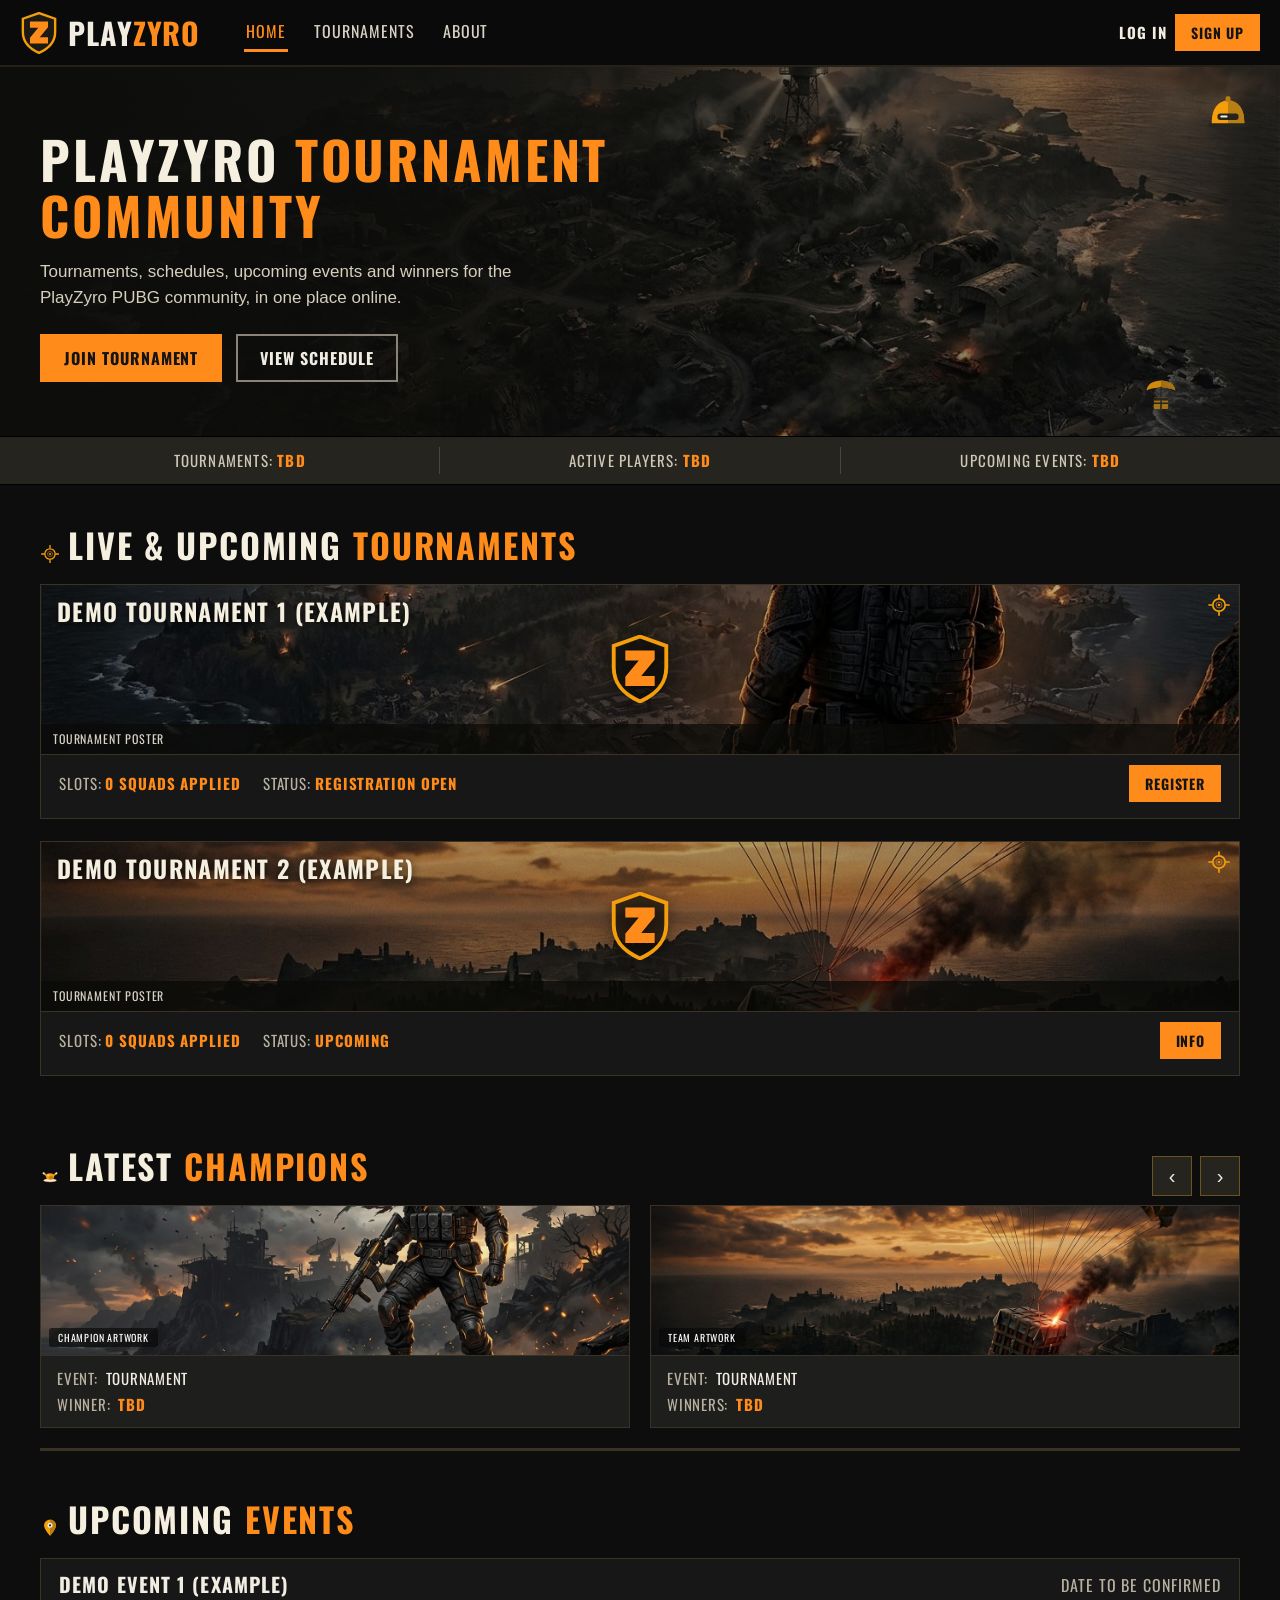
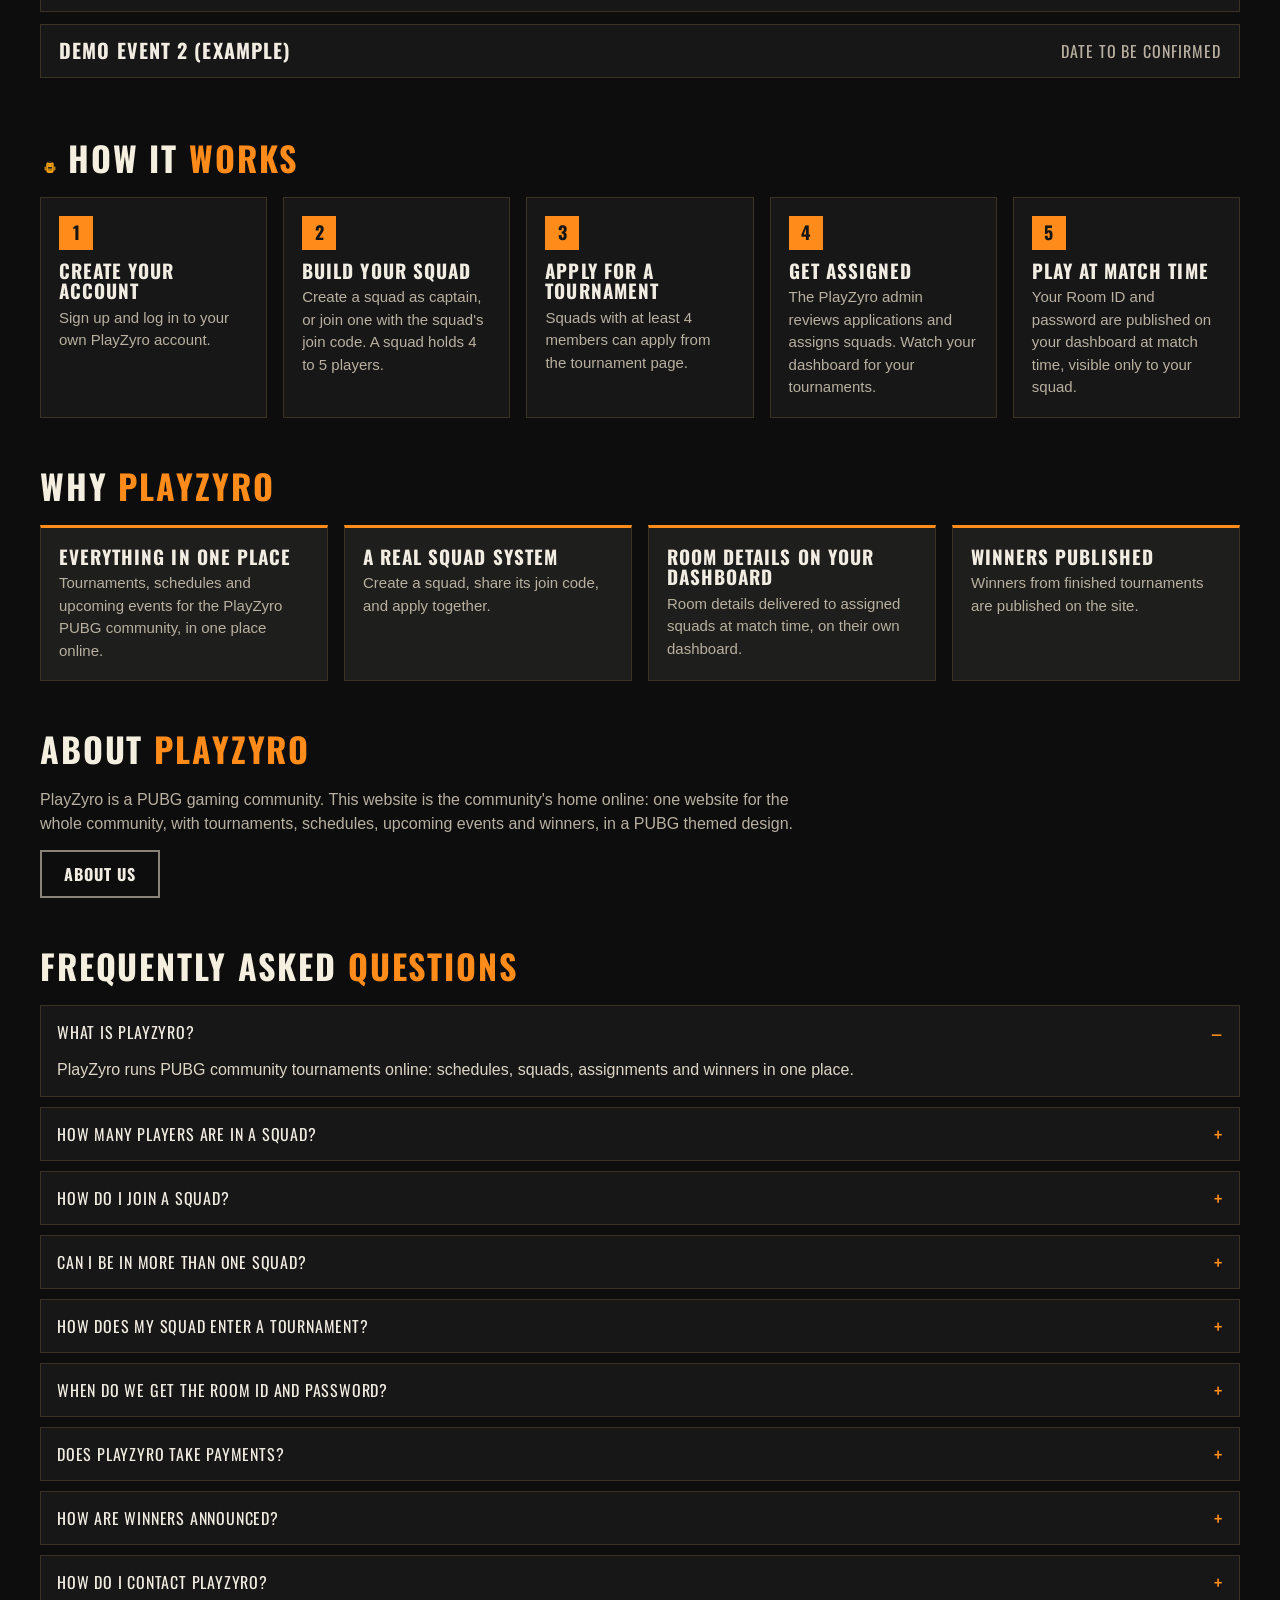
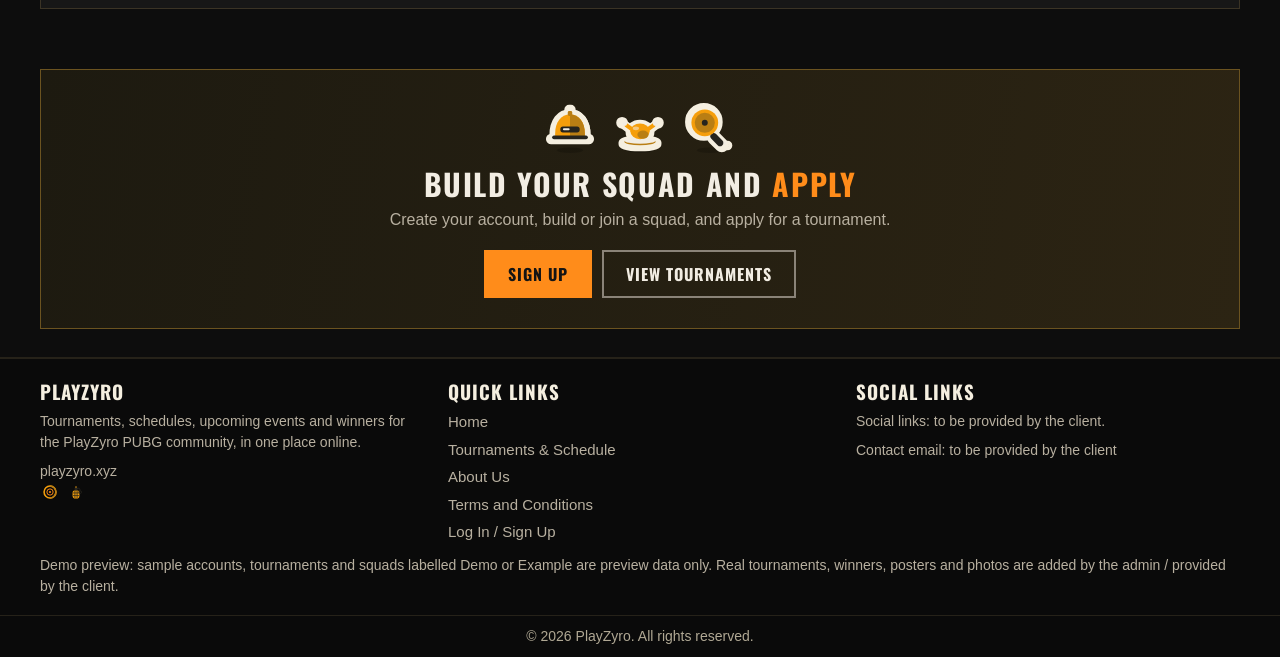
==== commit d8e96dc1: "PUBG-look update: Flow artwork integrated (hero scene, rotating tournament posters, champion artwork" ====
--- a/index.html
+++ b/index.html
@@ -6,9 +6,9 @@
 <title>Home - PlayZyro</title>
 <link rel="icon" href="data:image/svg+xml,%3Csvg xmlns='http://www.w3.org/2000/svg' viewBox='0 0 40 44'%3E%3Cpath d='M20 1 L37 7 V21 C37 33 29 39 20 43 C11 39 3 33 3 21 V7 Z' fill='%23111' stroke='%23f59e0b' stroke-width='3'/%3E%3Cpath d='M10.5 10 H29.5 V16 L20.8 26.5 H29.5 V33 H10.5 V27 L19.2 16.5 H10.5 Z' fill='%23ff8c1a'/%3E%3C/svg%3E">
 <link rel="preconnect" href="https://fonts.googleapis.com"><link href="https://fonts.googleapis.com/css2?family=Oswald:wght@500;600;700&display=swap" rel="stylesheet">
-<link rel="stylesheet" href="assets/css/style.css?v=2026-11-20h">
+<link rel="stylesheet" href="assets/css/style.css?v=2026-11-20o">
 <script>window.PZ_VARIANT='v1';</script>
-<script src="assets/js/app.js?v=2026-11-20h"></script>
+<script src="assets/js/app.js?v=2026-11-20o"></script>
 </head>
 <body>
 <header class="site-head"><div class="head-in">
@@ -28,7 +28,7 @@
 <span data-auth-btns><a class="login-link" href="auth.html">Log In</a> <a class="btn small" href="auth.html#signup">Sign Up</a></span>
 </div></div></header>
 
-<section class="hero"><div class="hero-in">
+<section class="hero"><svg class="pz-hero-ic pz-h1" aria-hidden="true"><use href="assets/img/pz-icons.svg#pz-helmet"/></svg><svg class="pz-hero-ic pz-h2" aria-hidden="true"><use href="assets/img/pz-icons.svg#pz-crate"/></svg><div class="hero-in">
 <h1>PlayZyro <span>Tournament Community</span></h1>
 <p>Tournaments, schedules, upcoming events and winners for the PlayZyro PUBG community, in one place online.</p>
 <div class="hero-btns"><a class="btn" href="auth.html">Join Tournament</a><a class="btn ghost" href="tournaments.html">View Schedule</a></div>
@@ -37,19 +37,19 @@
 <div>Tournaments: <b>TBD</b></div><div>Active Players: <b>TBD</b></div><div>Upcoming Events: <b>TBD</b></div>
 </div></div>
 <main class="wrap">
-<section class="block"><h2 class="sec-title">Live &amp; Upcoming <span>Tournaments</span></h2>
+<section class="block"><h2 class="sec-title"><svg class="pz-ic" aria-hidden="true"><use href="assets/img/pz-icons.svg#pz-crosshair"/></svg>Live &amp; Upcoming <span>Tournaments</span></h2>
 <div id="home-tournaments"></div>
 </section>
-<section class="block"><div class="slider-head"><h2 class="sec-title">Latest <span>Champions</span></h2>
+<section class="block"><div class="slider-head"><h2 class="sec-title"><svg class="pz-ic" aria-hidden="true"><use href="assets/img/pz-icons.svg#pz-chicken"/></svg>Latest <span>Champions</span></h2>
 <div class="slider-btns"><button id="ch-prev" aria-label="Previous champions">&#8249;</button><button id="ch-next" aria-label="Next champions">&#8250;</button></div></div>
 <div class="slider" id="champ-slider">
-<div class="champ-card"><div class="photo-frame"><svg class="pf-icon" viewBox="0 0 24 24" fill="currentColor" aria-hidden="true"><path d="M12 12c2.21 0 4-1.79 4-4s-1.79-4-4-4-4 1.79-4 4 1.79 4 4 4zm0 2c-2.67 0-8 1.34-8 4v2h16v-2c0-2.66-5.33-4-8-4z"/></svg><span class="pf-lab">Winner Photo</span><span class="pf-sub">To be provided by the client</span></div><div class="cmeta"><span class="cm-row"><span class="cm-lab">Event:</span><span class="cm-val plain">Tournament</span></span><span class="cm-row"><span class="cm-lab">Winner:</span><span class="cm-val">TBD</span></span></div></div>
-<div class="champ-card"><div class="team-frame"><svg class="pf-icon" viewBox="0 0 24 24" fill="currentColor" aria-hidden="true"><path transform="translate(-1.5 6) scale(.62)" opacity=".55" d="M12 12c2.21 0 4-1.79 4-4s-1.79-4-4-4-4 1.79-4 4 1.79 4 4 4zm0 2c-2.67 0-8 1.34-8 4v2h16v-2c0-2.66-5.33-4-8-4z"/><path transform="translate(11.5 6) scale(.62)" opacity=".55" d="M12 12c2.21 0 4-1.79 4-4s-1.79-4-4-4-4 1.79-4 4 1.79 4 4 4zm0 2c-2.67 0-8 1.34-8 4v2h16v-2c0-2.66-5.33-4-8-4z"/><path d="M12 12c2.21 0 4-1.79 4-4s-1.79-4-4-4-4 1.79-4 4 1.79 4 4 4zm0 2c-2.67 0-8 1.34-8 4v2h16v-2c0-2.66-5.33-4-8-4z"/></svg><span class="pf-lab">Team Photo</span><span class="pf-sub">To be provided by the client</span></div><div class="cmeta"><span class="cm-row"><span class="cm-lab">Event:</span><span class="cm-val plain">Tournament</span></span><span class="cm-row"><span class="cm-lab">Winners:</span><span class="cm-val">TBD</span></span></div></div>
-<div class="champ-card"><div class="photo-frame"><svg class="pf-icon" viewBox="0 0 24 24" fill="currentColor" aria-hidden="true"><path d="M12 12c2.21 0 4-1.79 4-4s-1.79-4-4-4-4 1.79-4 4 1.79 4 4 4zm0 2c-2.67 0-8 1.34-8 4v2h16v-2c0-2.66-5.33-4-8-4z"/></svg><span class="pf-lab">Winner Photo</span><span class="pf-sub">To be provided by the client</span></div><div class="cmeta"><span class="cm-row"><span class="cm-lab">Event:</span><span class="cm-val plain">Tournament</span></span><span class="cm-row"><span class="cm-lab">Winner:</span><span class="cm-val">TBD</span></span></div></div>
-<div class="champ-card"><div class="team-frame"><svg class="pf-icon" viewBox="0 0 24 24" fill="currentColor" aria-hidden="true"><path transform="translate(-1.5 6) scale(.62)" opacity=".55" d="M12 12c2.21 0 4-1.79 4-4s-1.79-4-4-4-4 1.79-4 4 1.79 4 4 4zm0 2c-2.67 0-8 1.34-8 4v2h16v-2c0-2.66-5.33-4-8-4z"/><path transform="translate(11.5 6) scale(.62)" opacity=".55" d="M12 12c2.21 0 4-1.79 4-4s-1.79-4-4-4-4 1.79-4 4 1.79 4 4 4zm0 2c-2.67 0-8 1.34-8 4v2h16v-2c0-2.66-5.33-4-8-4z"/><path d="M12 12c2.21 0 4-1.79 4-4s-1.79-4-4-4-4 1.79-4 4 1.79 4 4 4zm0 2c-2.67 0-8 1.34-8 4v2h16v-2c0-2.66-5.33-4-8-4z"/></svg><span class="pf-lab">Team Photo</span><span class="pf-sub">To be provided by the client</span></div><div class="cmeta"><span class="cm-row"><span class="cm-lab">Event:</span><span class="cm-val plain">Tournament</span></span><span class="cm-row"><span class="cm-lab">Winners:</span><span class="cm-val">TBD</span></span></div></div>
+<div class="champ-card"><div class="photo-frame has-art"><img class="pz-art" src="assets/img/art-champion.jpg" alt=""><span class="pf-lab">Champion Artwork</span></div><div class="cmeta"><span class="cm-row"><span class="cm-lab">Event:</span><span class="cm-val plain">Tournament</span></span><span class="cm-row"><span class="cm-lab">Winner:</span><span class="cm-val">TBD</span></span></div></div>
+<div class="champ-card"><div class="team-frame has-art"><img class="pz-art" src="assets/img/art-poster-b.jpg" alt=""><span class="pf-lab">Team Artwork</span></div><div class="cmeta"><span class="cm-row"><span class="cm-lab">Event:</span><span class="cm-val plain">Tournament</span></span><span class="cm-row"><span class="cm-lab">Winners:</span><span class="cm-val">TBD</span></span></div></div>
+<div class="champ-card"><div class="photo-frame has-art"><img class="pz-art" src="assets/img/art-champion.jpg" alt=""><span class="pf-lab">Champion Artwork</span></div><div class="cmeta"><span class="cm-row"><span class="cm-lab">Event:</span><span class="cm-val plain">Tournament</span></span><span class="cm-row"><span class="cm-lab">Winner:</span><span class="cm-val">TBD</span></span></div></div>
+<div class="champ-card"><div class="team-frame has-art"><img class="pz-art" src="assets/img/art-poster-b.jpg" alt=""><span class="pf-lab">Team Artwork</span></div><div class="cmeta"><span class="cm-row"><span class="cm-lab">Event:</span><span class="cm-val plain">Tournament</span></span><span class="cm-row"><span class="cm-lab">Winners:</span><span class="cm-val">TBD</span></span></div></div>
 </div></section>
-<section class="block"><h2 class="sec-title">Upcoming <span>Events</span></h2><div id="home-events"></div></section>
-<section class="block"><h2 class="sec-title">How It <span>Works</span></h2>
+<section class="block"><h2 class="sec-title"><svg class="pz-ic" aria-hidden="true"><use href="assets/img/pz-icons.svg#pz-pin"/></svg>Upcoming <span>Events</span></h2><div id="home-events"></div></section>
+<section class="block"><h2 class="sec-title"><svg class="pz-ic" aria-hidden="true"><use href="assets/img/pz-icons.svg#pz-backpack"/></svg>How It <span>Works</span></h2>
 <div class="steps">
 <div class="step"><span class="num">1</span><h3>Create Your Account</h3><p>Sign up and log in to your own PlayZyro account.</p></div>
 <div class="step"><span class="num">2</span><h3>Build Your Squad</h3><p>Create a squad as captain, or join one with the squad's join code. A squad holds 4 to 5 players.</p></div>
@@ -78,12 +78,12 @@
 <div class="faq-item"><button class="faq-q" type="button">How are winners announced?<span class="faq-sign" aria-hidden="true"></span></button><div class="faq-a">Winners from finished tournaments are published in the winners section on this site.</div></div>
 <div class="faq-item"><button class="faq-q" type="button">How do I contact PlayZyro?<span class="faq-sign" aria-hidden="true"></span></button><div class="faq-a">Contact email: to be provided by the client.</div></div>
 </section>
-<section class="cta-band"><h2>Build Your Squad and <span style="color:var(--orange)">Apply</span></h2>
+<section class="cta-band"><div class="pz-cluster" aria-hidden="true"><svg class="pz-stk"><use href="assets/img/pz-icons.svg#pz-helmet-s"/></svg><svg class="pz-stk"><use href="assets/img/pz-icons.svg#pz-chicken-s"/></svg><svg class="pz-stk"><use href="assets/img/pz-icons.svg#pz-pan-s"/></svg></div><h2>Build Your Squad and <span style="color:var(--orange)">Apply</span></h2>
 <p>Create your account, build or join a squad, and apply for a tournament.</p>
 <a class="btn" href="auth.html#signup">Sign Up</a><a class="btn ghost" href="tournaments.html">View Tournaments</a></section>
 </main>
 <footer class="site"><div class="foot-in">
-<div><h3>PlayZyro</h3><p>Tournaments, schedules, upcoming events and winners for the PlayZyro PUBG community, in one place online.</p><p style="margin-top:8px">playzyro.xyz</p></div>
+<div><h3>PlayZyro</h3><p>Tournaments, schedules, upcoming events and winners for the PlayZyro PUBG community, in one place online.</p><p style="margin-top:8px">playzyro.xyz</p><p class="pz-foot" aria-hidden="true"><svg class="pz-ic"><use href="assets/img/pz-icons.svg#pz-zone"/></svg><svg class="pz-ic"><use href="assets/img/pz-icons.svg#pz-grenade"/></svg></p></div>
 <div><h3>Quick Links</h3><a href="index.html">Home</a><a href="tournaments.html">Tournaments &amp; Schedule</a><a href="about.html">About Us</a><a href="terms.html">Terms and Conditions</a><a href="auth.html">Log In / Sign Up</a></div>
 <div><h3>Social Links</h3><p>Social links: to be provided by the client.</p><p style="margin-top:8px">Contact email: to be provided by the client</p></div>
 </div>
@@ -118,7 +118,7 @@
  box.innerHTML=list.map(function(t,i){
   var applied=PZ.appliedSquadIds(t.id).length;
   var slots=t.slots?PZ.esc(t.slots):(applied+' squad'+(applied===1?'':'s')+' applied');
-  return '<article class="wide-card"><div class="poster-art"><h3 class="poster-title">'+PZ.esc(t.name)+'</h3><svg class="art-emblem" viewBox="0 0 40 44" aria-hidden="true"><path d="M20 1 L37 7 V21 C37 33 29 39 20 43 C11 39 3 33 3 21 V7 Z" fill="rgba(16,16,12,.55)" stroke="#f59e0b" stroke-width="2.5"/><path d="M10.5 10 H29.5 V16 L20.8 26.5 H29.5 V33 H10.5 V27 L19.2 16.5 H10.5 Z" fill="#ff8c1a"/></svg><span class="art-cap">Tournament Poster · Artwork to be provided by the client</span></div>'+
+  return '<article class="wide-card"><svg class="pz-corner" aria-hidden="true"><use href="assets/img/pz-icons.svg#pz-crosshair"/></svg><div class="poster-art"><img class="pz-art" src="'+PZ.posterFor(i)+'" alt=""><h3 class="poster-title">'+PZ.esc(t.name)+'</h3><svg class="art-emblem" viewBox="0 0 40 44" aria-hidden="true"><path d="M20 1 L37 7 V21 C37 33 29 39 20 43 C11 39 3 33 3 21 V7 Z" fill="rgba(16,16,12,.55)" stroke="#f59e0b" stroke-width="2.5"/><path d="M10.5 10 H29.5 V16 L20.8 26.5 H29.5 V33 H10.5 V27 L19.2 16.5 H10.5 Z" fill="#ff8c1a"/></svg><span class="art-cap">Tournament Poster</span></div>'+
   '<div class="wide-meta"><span>Slots: <b>'+slots+'</b></span><span>Status: <b>'+PZ.esc(t.status)+'</b></span><span class="sp"></span>'+
   '<a class="btn small" href="tournament.html?id='+t.id+'">'+(t.status==='Registration Open'?'Register':'Info')+'</a></div></article>';
  }).join('') || '<div class="empty">No tournaments yet. Tournaments added by the admin will appear here.</div>';
--- a/assets/css/style.css
+++ b/assets/css/style.css
@@ -217,7 +217,7 @@
 .group-bar{background:#2c2413;color:var(--orange);font-family:var(--head);text-transform:uppercase;letter-spacing:.07em;font-size:15px;padding:7px 12px;margin:10px 0 4px;border-left:4px solid var(--orange)}
 .empty-line{color:var(--muted);font-size:14px;padding:6px 2px 10px}
 .pill{font-family:var(--head);text-transform:uppercase;letter-spacing:.05em;font-size:13px;padding:5px 12px;border:1px solid #4a4436;background:#26241e;color:var(--text);cursor:pointer;white-space:nowrap}
-.pill.open{border-color:var(--green);color:var(--green)}
+.pill.open{border-color:var(--orange);color:var(--orange)}
 .pill.up{border-color:var(--orange);color:var(--orange)}
 .pill.done{border-color:#6b675c;color:#b8b0a0}
 .icon-btn.ic{display:inline-flex;align-items:center;justify-content:center;padding:6px 8px}
@@ -230,7 +230,7 @@
 .pg-btn.active{background:var(--orange);border-color:var(--orange);color:#141414;font-weight:700}
 .pg-btn:disabled{opacity:.4;cursor:default}
 .dot{display:inline-block;width:9px;height:9px;border-radius:50%;margin-right:8px;vertical-align:middle}
-.dot.ok{background:var(--green)}
+.dot.ok{background:var(--orange)}
 .dot.bad{background:var(--red)}
 .status.susp{color:var(--red)}
 td.acts{white-space:nowrap}
@@ -394,8 +394,14 @@
 .foot-in{grid-template-columns:1fr 1fr 1fr}
 /* V1-07: hero artwork reads on the right side */
 .hero::after{background:linear-gradient(90deg,rgba(13,13,11,.88) 0%,rgba(13,13,11,.45) 48%,rgba(13,13,11,.02) 80%)}
+
 /* V1-Landing-R1-03 fix (2026-11-20): defined flat camo artwork, charcoal + olive tones, strongest on the right */
 .hero::before{background-image:url("data:image/svg+xml,%3Csvg%20xmlns%3D%27http%3A%2F%2Fwww.w3.org%2F2000%2Fsvg%27%20width%3D%271200%27%20height%3D%27600%27%20viewBox%3D%270%200%201200%20600%27%3E%3Crect%20width%3D%271200%27%20height%3D%27600%27%20fill%3D%27%231a1c11%27%2F%3E%3Cpath%20d%3D%27M722%2C335%20Q775%2C376%20731%2C418%20Q687%2C461%20643%2C422%20Q599%2C384%20633%2C339%20Q668%2C293%20722%2C335%20Z%27%20fill%3D%27%230e0f08%27%2F%3E%3Cpath%20d%3D%27M176%2C100%20Q276%2C155%20172%2C204%20Q69%2C253%205%2C192%20Q-59%2C131%209%2C87%20Q77%2C44%20176%2C100%20Z%27%20fill%3D%27%230e0f08%27%2F%3E%3Cpath%20d%3D%27M1157%2C77%20Q1247%2C121%201176%2C167%20Q1105%2C212%201000%2C177%20Q895%2C143%20981%2C88%20Q1068%2C34%201157%2C77%20Z%27%20fill%3D%27%230e0f08%27%2F%3E%3Cpath%20d%3D%27M985%2C141%20Q1066%2C179%20963%2C243%20Q860%2C308%20769%2C245%20Q677%2C181%20790%2C142%20Q904%2C102%20985%2C141%20Z%27%20fill%3D%27%230e0f08%27%2F%3E%3Cpath%20d%3D%27M1128%2C86%20Q1210%2C117%201121%2C146%20Q1033%2C175%20952%2C146%20Q872%2C117%20959%2C86%20Q1047%2C55%201128%2C86%20Z%27%20fill%3D%27%230e0f08%27%2F%3E%3Cpath%20d%3D%27M1164%2C475%20Q1250%2C517%201162%2C587%20Q1074%2C657%201009%2C591%20Q943%2C525%201010%2C479%20Q1078%2C433%201164%2C475%20Z%27%20fill%3D%27%2347512c%27%2F%3E%3Cpath%20d%3D%27M914%2C95%20Q963%2C127%20922%2C152%20Q881%2C176%20828%2C144%20Q775%2C112%20820%2C87%20Q865%2C62%20914%2C95%20Z%27%20fill%3D%27%2347512c%27%2F%3E%3Cpath%20d%3D%27M641%2C452%20Q722%2C490%20637%2C530%20Q551%2C569%20505%2C539%20Q459%2C509%20510%2C461%20Q560%2C414%20641%2C452%20Z%27%20fill%3D%27%2347512c%27%2F%3E%3Cpath%20d%3D%27M819%2C-10%20Q922%2C35%20830%2C74%20Q738%2C112%20667%2C70%20Q595%2C27%20656%2C-14%20Q716%2C-56%20819%2C-10%20Z%27%20fill%3D%27%2347512c%27%2F%3E%3Cpath%20d%3D%27M684%2C417%20Q763%2C444%20702%2C487%20Q641%2C531%20564%2C501%20Q486%2C471%20545%2C431%20Q605%2C390%20684%2C417%20Z%27%20fill%3D%27%2347512c%27%2F%3E%3Cpath%20d%3D%27M745%2C60%20Q832%2C95%20771%2C115%20Q710%2C135%20631%2C112%20Q553%2C89%20606%2C57%20Q659%2C25%20745%2C60%20Z%27%20fill%3D%27%2347512c%27%2F%3E%3Cpath%20d%3D%27M385%2C262%20Q433%2C287%20377%2C316%20Q322%2C345%20272%2C326%20Q222%2C307%20280%2C272%20Q338%2C237%20385%2C262%20Z%27%20fill%3D%27%2379824f%27%2F%3E%3Cpath%20d%3D%27M734%2C266%20Q823%2C325%20726%2C372%20Q629%2C419%20510%2C359%20Q390%2C300%20518%2C253%20Q645%2C206%20734%2C266%20Z%27%20fill%3D%27%2379824f%27%2F%3E%3Cpath%20d%3D%27M1159%2C520%20Q1291%2C580%201195%2C627%20Q1099%2C673%20996%2C621%20Q893%2C569%20960%2C514%20Q1026%2C460%201159%2C520%20Z%27%20fill%3D%27%2379824f%27%2F%3E%3Cpath%20d%3D%27M1075%2C500%20Q1171%2C579%201091%2C618%20Q1011%2C657%20938%2C609%20Q864%2C561%20922%2C491%20Q979%2C422%201075%2C500%20Z%27%20fill%3D%27%2379824f%27%2F%3E%3Cpath%20d%3D%27M669%2C217%20Q777%2C265%20665%2C337%20Q552%2C408%20483%2C342%20Q413%2C275%20487%2C222%20Q561%2C169%20669%2C217%20Z%27%20fill%3D%27%239a8a5c%27%2F%3E%3Cpath%20d%3D%27M1150%2C528%20Q1217%2C574%201151%2C600%20Q1085%2C627%20994%2C599%20Q903%2C570%20993%2C526%20Q1084%2C482%201150%2C528%20Z%27%20fill%3D%27%239a8a5c%27%2F%3E%3Cpath%20d%3D%27M742%2C326%20Q803%2C371%20728%2C425%20Q653%2C480%20591%2C432%20Q528%2C384%20605%2C332%20Q682%2C281%20742%2C326%20Z%27%20fill%3D%27%239a8a5c%27%2F%3E%3C%2Fsvg%3E")}
+/* V1-Landing-R1-03 mobile (2026-11-20): dedicated phone tile, uniform camo density at any crop + lighter scrim so the pattern reads */
+@media(max-width:640px){
+.hero::before{background-position:center center;background-image:url("data:image/svg+xml,%3Csvg%20xmlns%3D%27http%3A%2F%2Fwww.w3.org%2F2000%2Fsvg%27%20width%3D%27600%27%20height%3D%27600%27%20viewBox%3D%270%200%20600%20600%27%3E%3Crect%20width%3D%27600%27%20height%3D%27600%27%20fill%3D%27%231a1c11%27%2F%3E%3Cpath%20d%3D%27M334%2C301%20Q419%2C331%20358%2C364%20Q297%2C397%20210%2C362%20Q123%2C326%20186%2C298%20Q249%2C270%20334%2C301%20Z%27%20fill%3D%27%230e0f08%27%2F%3E%3Cpath%20d%3D%27M156%2C447%20Q223%2C473%20150%2C491%20Q78%2C508%2031%2C488%20Q-15%2C467%2037%2C445%20Q89%2C422%20156%2C447%20Z%27%20fill%3D%27%230e0f08%27%2F%3E%3Cpath%20d%3D%27M177%2C134%20Q217%2C164%20177%2C199%20Q138%2C235%20102%2C200%20Q65%2C166%20101%2C135%20Q138%2C104%20177%2C134%20Z%27%20fill%3D%27%230e0f08%27%2F%3E%3Cpath%20d%3D%27M630%2C517%20Q680%2C551%20625%2C588%20Q571%2C625%20501%2C586%20Q431%2C548%20506%2C516%20Q580%2C484%20630%2C517%20Z%27%20fill%3D%27%230e0f08%27%2F%3E%3Cpath%20d%3D%27M575%2C461%20Q604%2C491%20564%2C511%20Q523%2C531%20496%2C512%20Q469%2C492%20508%2C462%20Q547%2C431%20575%2C461%20Z%27%20fill%3D%27%2347512c%27%2F%3E%3Cpath%20d%3D%27M152%2C167%20Q215%2C199%20162%2C240%20Q109%2C281%2034%2C242%20Q-42%2C202%2024%2C168%20Q89%2C134%20152%2C167%20Z%27%20fill%3D%27%2347512c%27%2F%3E%3Cpath%20d%3D%27M172%2C372%20Q214%2C407%20182%2C448%20Q149%2C489%20103%2C446%20Q56%2C402%2093%2C370%20Q131%2C337%20172%2C372%20Z%27%20fill%3D%27%2347512c%27%2F%3E%3Cpath%20d%3D%27M220%2C204%20Q301%2C228%20234%2C271%20Q167%2C314%2095%2C275%20Q24%2C236%2081%2C208%20Q138%2C180%20220%2C204%20Z%27%20fill%3D%27%2347512c%27%2F%3E%3Cpath%20d%3D%27M124%2C309%20Q172%2C339%20120%2C376%20Q68%2C414%2029%2C377%20Q-10%2C340%2033%2C309%20Q75%2C279%20124%2C309%20Z%27%20fill%3D%27%2347512c%27%2F%3E%3Cpath%20d%3D%27M560%2C446%20Q611%2C472%20569%2C499%20Q527%2C525%20475%2C490%20Q424%2C455%20467%2C437%20Q509%2C419%20560%2C446%20Z%27%20fill%3D%27%2379824f%27%2F%3E%3Cpath%20d%3D%27M99%2C501%20Q155%2C530%20105%2C572%20Q56%2C613%2013%2C584%20Q-31%2C554%206%2C512%20Q44%2C471%2099%2C501%20Z%27%20fill%3D%27%2379824f%27%2F%3E%3Cpath%20d%3D%27M374%2C461%20Q434%2C494%20395%2C514%20Q356%2C535%20294%2C510%20Q231%2C485%20272%2C457%20Q313%2C429%20374%2C461%20Z%27%20fill%3D%27%2379824f%27%2F%3E%3Cpath%20d%3D%27M374%2C71%20Q435%2C130%20382%2C163%20Q328%2C197%20292%2C159%20Q257%2C121%20284%2C67%20Q312%2C13%20374%2C71%20Z%27%20fill%3D%27%2379824f%27%2F%3E%3Cpath%20d%3D%27M446%2C499%20Q479%2C540%20445%2C583%20Q412%2C626%20374%2C591%20Q335%2C556%20375%2C507%20Q414%2C457%20446%2C499%20Z%27%20fill%3D%27%239a8a5c%27%2F%3E%3Cpath%20d%3D%27M503%2C358%20Q560%2C399%20477%2C451%20Q395%2C502%20339%2C456%20Q282%2C410%20364%2C364%20Q447%2C317%20503%2C358%20Z%27%20fill%3D%27%239a8a5c%27%2F%3E%3Cpath%20d%3D%27M429%2C194%20Q480%2C223%20408%2C271%20Q335%2C318%20296%2C275%20Q256%2C231%20317%2C198%20Q378%2C164%20429%2C194%20Z%27%20fill%3D%27%239a8a5c%27%2F%3E%3C%2Fsvg%3E")}
+.hero::after{background:linear-gradient(180deg,rgba(13,13,11,.55) 0%,rgba(13,13,11,.22) 55%,rgba(13,13,11,.45) 100%)}
+}
 /* V1-09: champions slider - no native scrollbar (arrows + progress line carry it) */
 .slider{scrollbar-width:none}
 .slider::-webkit-scrollbar{display:none}
@@ -484,3 +490,34 @@
 .pz-reveal{animation:pzReveal .5s ease-out}
 @keyframes pzReveal{from{opacity:.55;transform:scale(.985)}to{opacity:1;transform:scale(1)}}
 
+/* ===== V1 riders (panel, 2026-11-20): notifications bell note ===== */
+.bell-wrap{position:relative;display:inline-flex}
+.bell-note{position:absolute;top:calc(100% + 8px);right:0;background:var(--panel2);border:1px solid var(--line2);color:var(--text);padding:10px 14px;font-size:14px;white-space:nowrap;z-index:60;box-shadow:0 10px 24px rgba(0,0,0,.5)}
+
+/* ===== Phone points P-01/P-02/P-03 (Snow phone check, 2026-11-20) ===== */
+@media(max-width:640px){
+.cta-band .btn{display:block;width:100%;margin:0 0 16px}
+.cta-band .btn:last-child{margin-bottom:0}
+.foot-in{grid-template-columns:1fr}
+.tabs{display:grid;grid-template-columns:1fr 1fr;gap:8px}
+.tabs button{width:100%}
+}
+
+
+/* ===== PUBG-look update: artwork + SVG element set (2026-11-21) ===== */
+.hero::before{background-image:linear-gradient(100deg,rgba(10,10,8,.80) 28%,rgba(10,10,8,.38) 62%,rgba(10,10,8,.58)),url("../../assets/img/art-hero.jpg");background-size:cover;background-position:center}
+.pz-art{position:absolute;inset:0;width:100%;height:100%;object-fit:cover}
+.poster-art .pz-art{filter:brightness(.74)}
+.has-art{position:relative;overflow:hidden}
+.has-art .pf-lab{position:absolute;left:8px;bottom:8px;z-index:2;background:rgba(8,8,8,.66);color:#fff;padding:2px 9px;border-radius:3px;font-size:10px;letter-spacing:.08em;text-transform:uppercase}
+.pz-ic{width:20px;height:20px;vertical-align:-4px;margin-right:8px}
+.pz-foot .pz-ic{margin-right:6px}
+.pz-stk{width:56px;height:56px}
+.pz-cluster{display:flex;gap:14px;justify-content:center;margin:0 auto 12px}
+.pz-corner{position:absolute;top:8px;right:8px;width:24px;height:24px;z-index:3}
+.wide-card,.tcard{position:relative}
+.pz-empty-ic{display:block;width:84px;height:84px;margin:0 auto 10px}
+.pz-hero-ic{position:absolute;z-index:2}
+.pz-h1{right:26px;top:22px;width:52px;height:52px}
+.pz-h2{right:100px;bottom:20px;width:38px;height:38px;opacity:.85}
+@media(max-width:640px){.pz-h1{right:12px;top:12px;width:36px;height:36px}.pz-h2{display:none}.pz-stk{width:46px;height:46px}}
